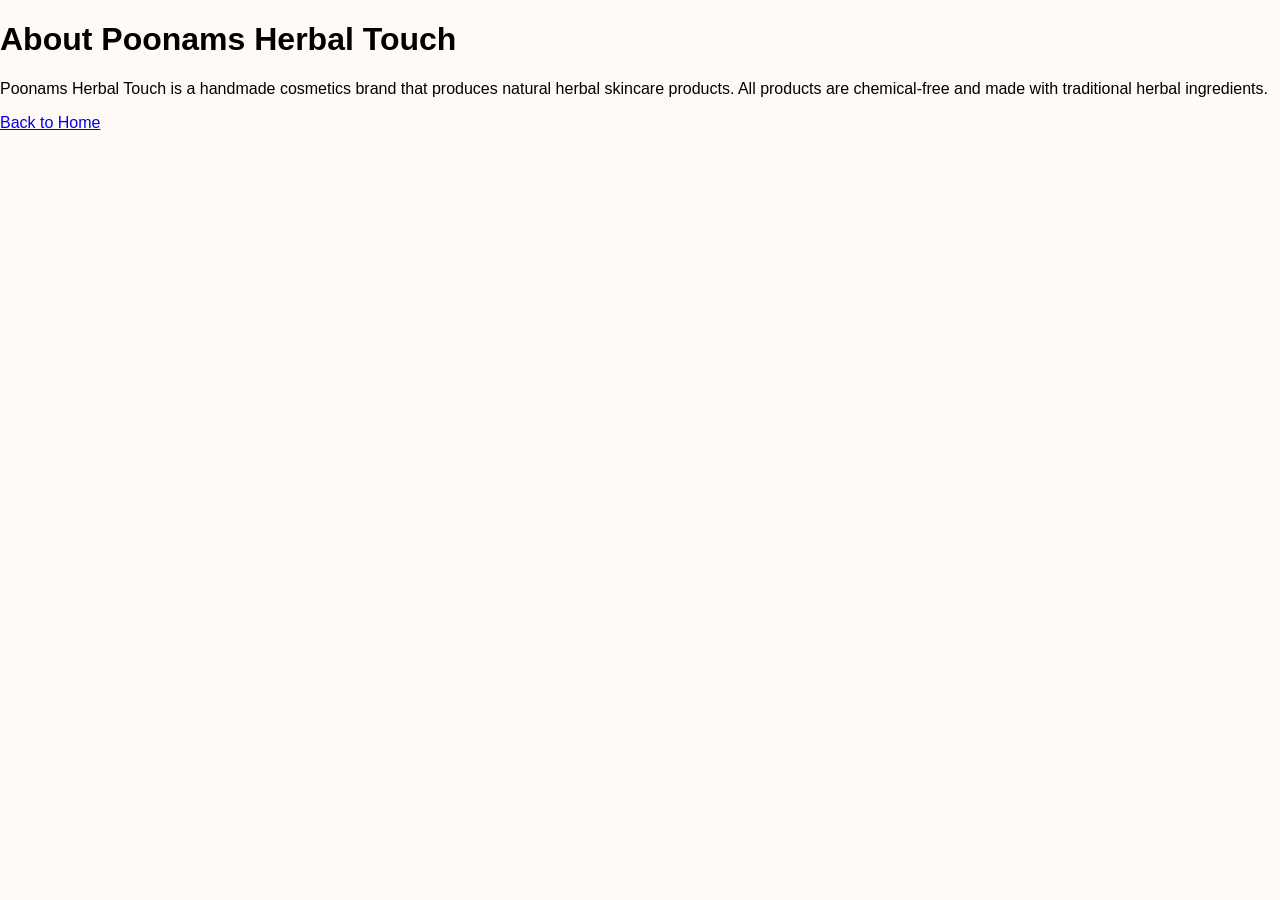
==== about.html @ 72208e15 "Add files via upload" ====
<!DOCTYPE html>
<html>

<head>

<title>About Us</title>

<link rel="stylesheet" href="style.css">

</head>

<body>

<h1>About Poonams Herbal Touch</h1>

<p>

Poonams Herbal Touch is a handmade cosmetics brand
that produces natural herbal skincare products.
All products are chemical-free and made with
traditional herbal ingredients.

</p>

<a href="index.html">Back to Home</a>

</body>

</html>
---- style.css ----
body{

font-family: Arial;
margin:0;
background:#fffaf5;

}

.header{

display:flex;
justify-content:space-between;
align-items:center;
padding:20px;
background:white;
box-shadow:0 2px 10px rgba(0,0,0,0.1);

}

.logo{

color:#7b3f00;

}

nav a{

margin:15px;
text-decoration:none;
color:#333;
font-weight:bold;

}

.hero{

height:400px;
background:linear-gradient(to right,#ffe0cc,#fff);

display:flex;
align-items:center;
justify-content:center;

}

.hero-text{

text-align:center;

}

.hero h2{

font-size:40px;
color:#7b3f00;

}

.btn{

padding:12px 25px;
background:#7b3f00;
color:white;
border:none;
cursor:pointer;
margin-top:15px;

}

.products-section{

padding:40px;
text-align:center;

}

.products{

display:flex;
justify-content:center;
gap:30px;
flex-wrap:wrap;

}

.product{

background:white;
padding:20px;
border-radius:10px;
box-shadow:0 4px 10px rgba(0,0,0,0.1);
width:220px;
transition:0.3s;

}

.product:hover{

transform:scale(1.05);
box-shadow:0 8px 20px rgba(0,0,0,0.2);

}

.product h3{

color:#333;

}

.login-box{

width:300px;
margin:auto;
margin-top:100px;
text-align:center;

}

.login-box input{

display:block;
width:100%;
padding:10px;
margin:10px 0;

}

footer{

text-align:center;
padding:20px;
margin-top:50px;
background:#f2f2f2;

}

.admin-btn{

position:fixed;
bottom:15px;
right:15px;
padding:10px;

}
.products{
display:flex;
flex-wrap:wrap;
gap:25px;
justify-content:center;
margin-top:40px;
}

.product{
background:white;
padding:20px;
border-radius:10px;
box-shadow:0 5px 15px rgba(0,0,0,0.1);
width:220px;
text-align:center;
transition:0.3s;
}

.product:hover{
transform:translateY(-8px);
box-shadow:0 10px 20px rgba(0,0,0,0.2);
}

.product img{
border-radius:8px;
}
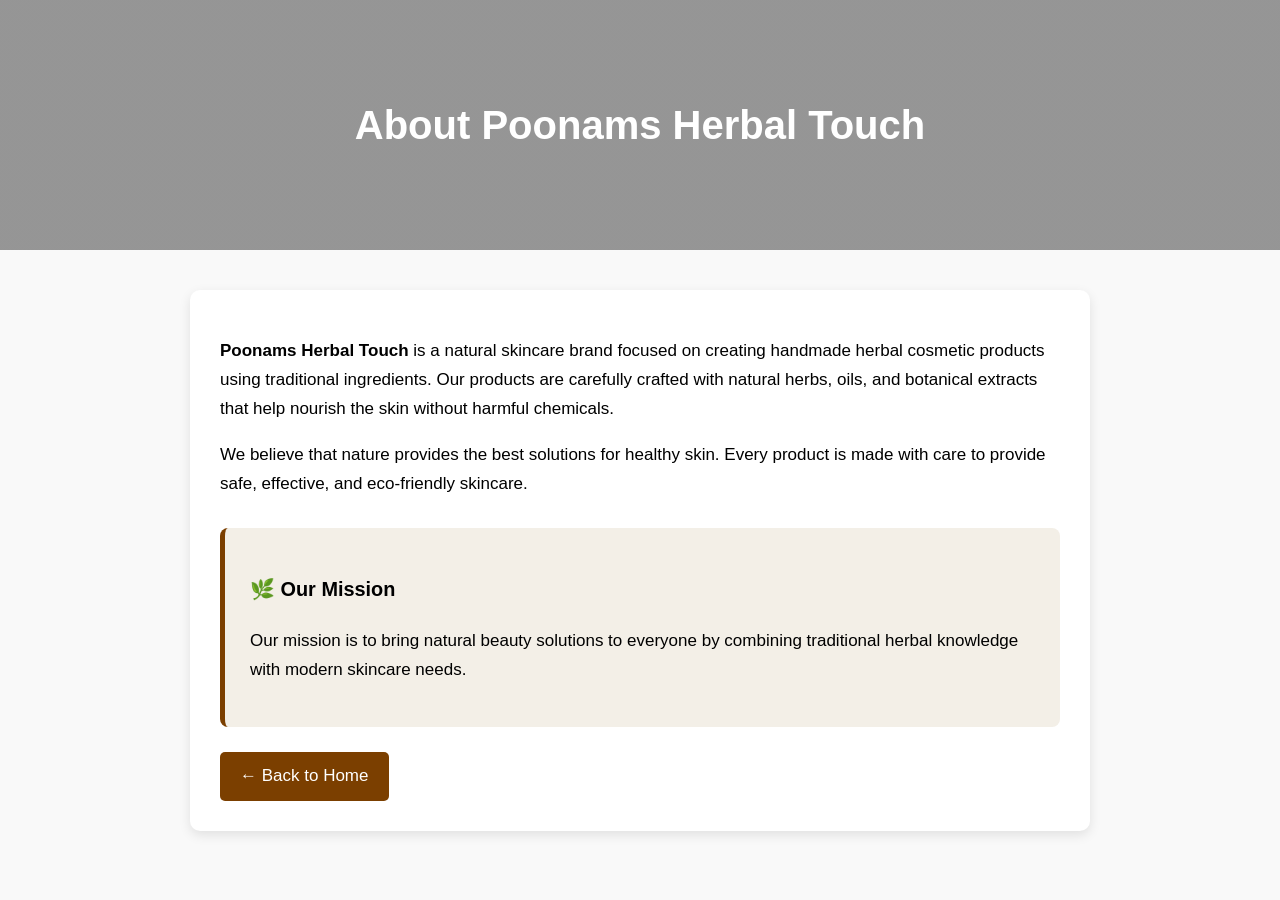
==== commit 6e8195c8: "Update about.html" ====
--- a/about.html
+++ b/about.html
@@ -1,29 +1,139 @@
 <!DOCTYPE html>
-<html>
+<html lang="en">
 
 <head>
 
-<title>About Us</title>
+<meta charset="UTF-8">
+<meta name="viewport" content="width=device-width, initial-scale=1.0">
+
+<title>About Us - Poonams Herbal Touch</title>
 
 <link rel="stylesheet" href="style.css">
+
+<style>
+
+body{
+font-family: Arial;
+margin:0;
+background:#f9f9f9;
+}
+
+/* HERO SECTION */
+
+.about-hero{
+background:linear-gradient(rgba(0,0,0,0.4),rgba(0,0,0,0.4)),
+url("https://images.unsplash.com/photo-1608248597279-f99d160bfcbc");
+background-size:cover;
+background-position:center;
+height:250px;
+display:flex;
+align-items:center;
+justify-content:center;
+color:white;
+text-align:center;
+}
+
+.about-hero h1{
+font-size:40px;
+}
+
+/* CONTENT */
+
+.about-container{
+max-width:900px;
+margin:auto;
+padding:40px;
+}
+
+.about-box{
+background:white;
+padding:30px;
+border-radius:10px;
+box-shadow:0 4px 12px rgba(0,0,0,0.1);
+line-height:1.7;
+font-size:17px;
+}
+
+/* MISSION SECTION */
+
+.mission{
+margin-top:30px;
+padding:25px;
+background:#f3efe7;
+border-left:5px solid #7b3f00;
+border-radius:8px;
+}
+
+.home-btn{
+display:inline-block;
+margin-top:25px;
+padding:10px 20px;
+background:#7b3f00;
+color:white;
+text-decoration:none;
+border-radius:5px;
+}
+
+.home-btn:hover{
+background:#5a2d00;
+}
+
+</style>
 
 </head>
 
 <body>
 
+<div class="about-hero">
+
 <h1>About Poonams Herbal Touch</h1>
+
+</div>
+
+
+<div class="about-container">
+
+<div class="about-box">
 
 <p>
 
-Poonams Herbal Touch is a handmade cosmetics brand
-that produces natural herbal skincare products.
-All products are chemical-free and made with
-traditional herbal ingredients.
+<strong>Poonams Herbal Touch</strong> is a natural skincare brand focused on
+creating handmade herbal cosmetic products using traditional
+ingredients. Our products are carefully crafted with natural
+herbs, oils, and botanical extracts that help nourish the skin
+without harmful chemicals.
 
 </p>
 
-<a href="index.html">Back to Home</a>
+<p>
+
+We believe that nature provides the best solutions for healthy
+skin. Every product is made with care to provide safe,
+effective, and eco-friendly skincare.
+
+</p>
+
+
+<div class="mission">
+
+<h3>🌿 Our Mission</h3>
+
+<p>
+
+Our mission is to bring natural beauty solutions to everyone by
+combining traditional herbal knowledge with modern skincare
+needs.
+
+</p>
+
+</div>
+
+<a href="index.html" class="home-btn">← Back to Home</a>
+
+</div>
+
+</div>
 
 </body>
 
-</html>+</html>
--- a/style.css
+++ b/style.css
@@ -167,4 +167,17 @@
 
 .product img{
 border-radius:8px;
-}+
+}
+@media (max-width: 600px) {
+
+.products{
+flex-direction: column;
+align-items: center;
+}
+
+.product{
+width: 90%;
+}
+
+}
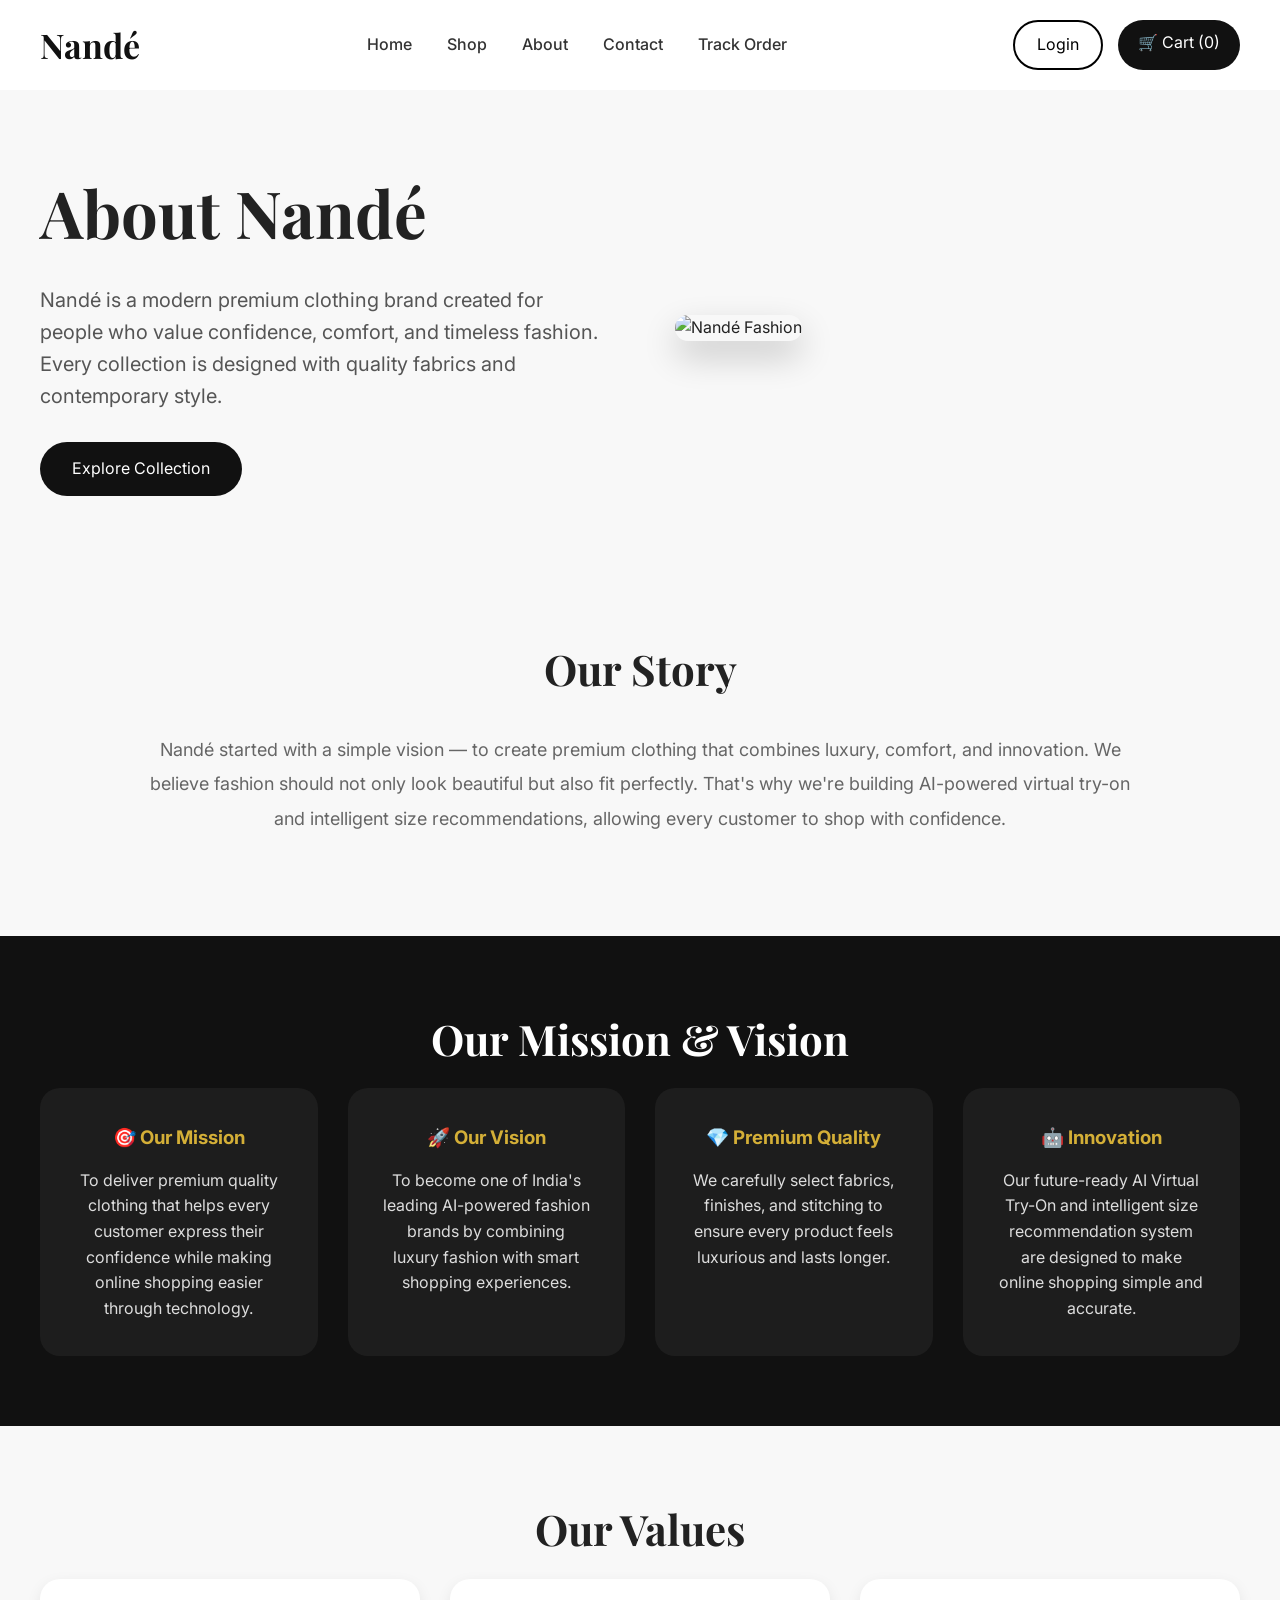
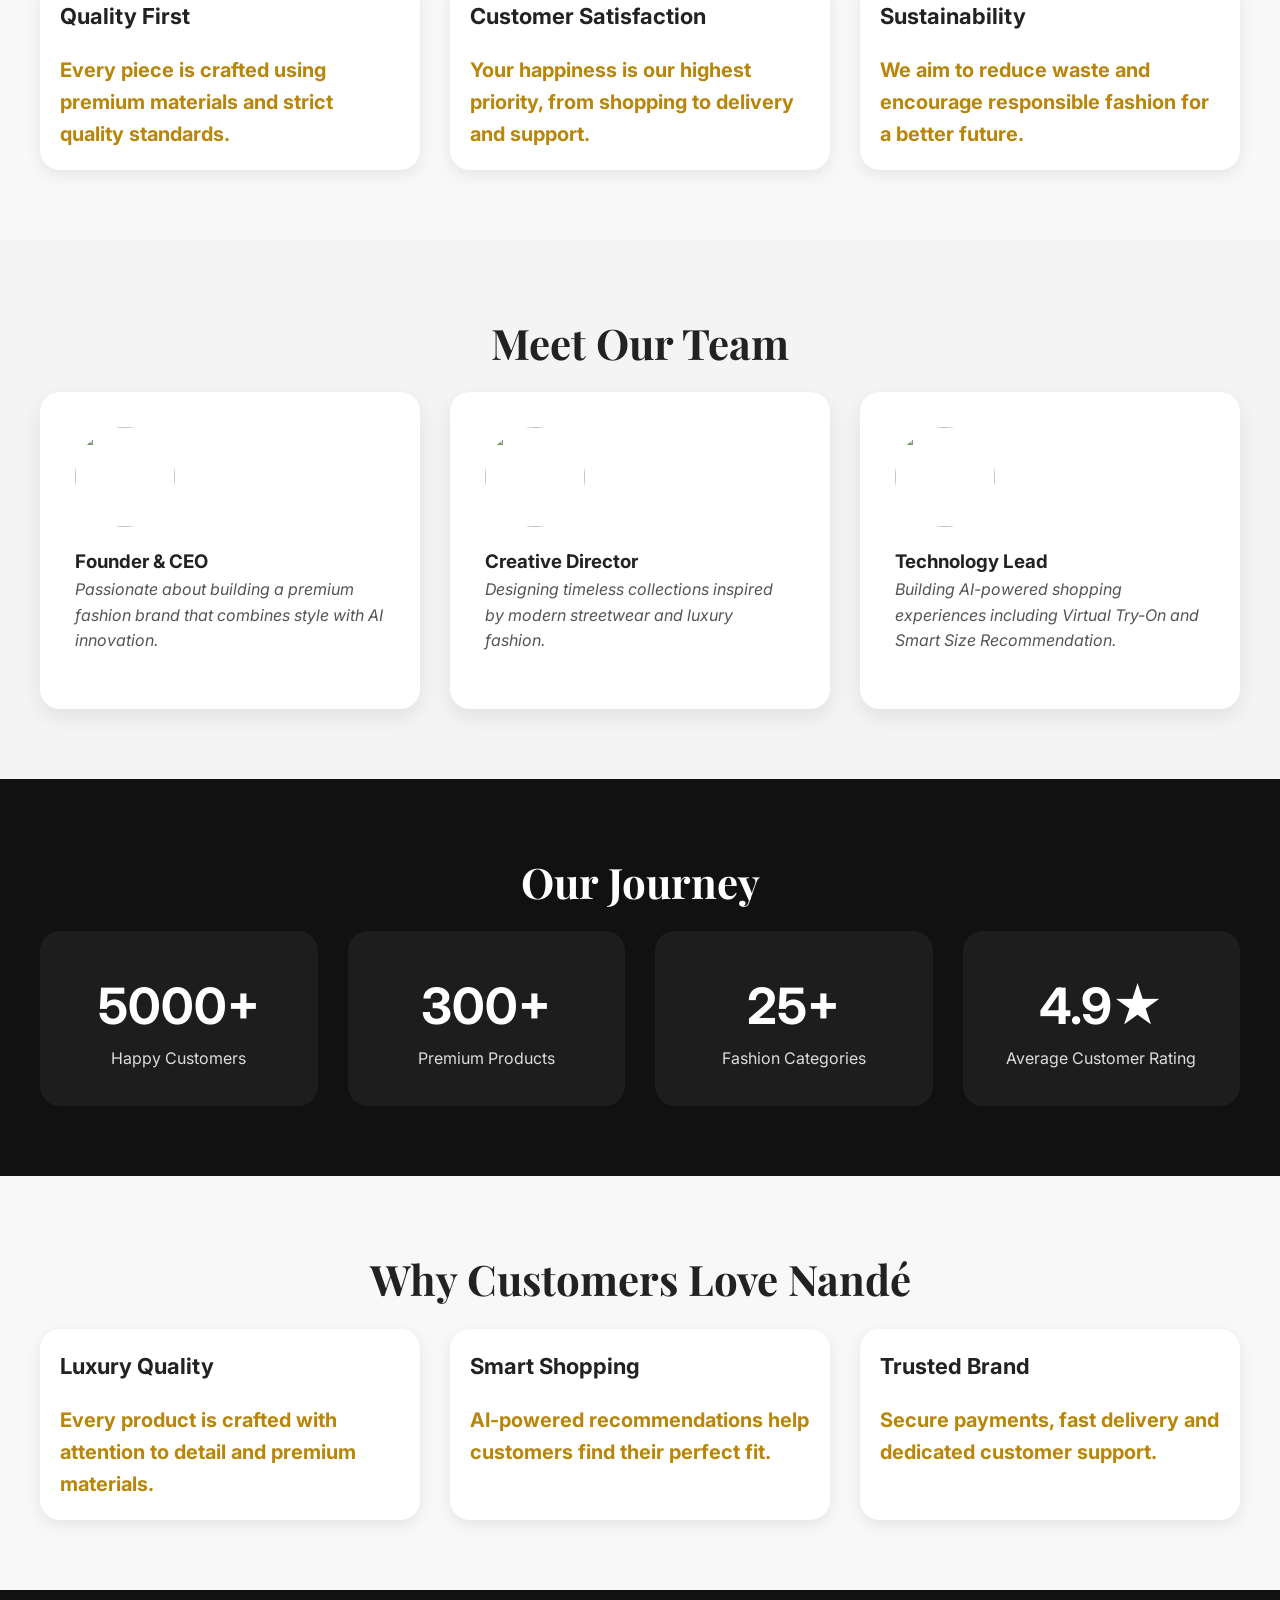
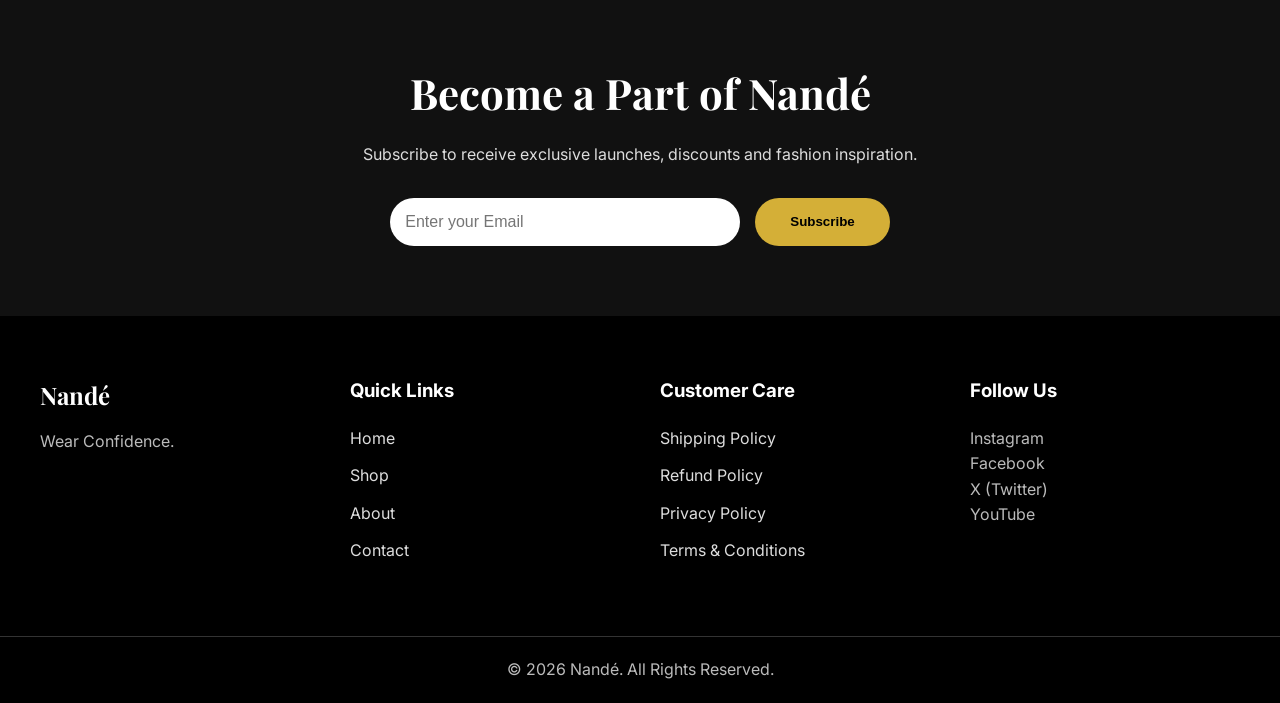
==== commit 24d24e58: "Update about.html" ====
--- a/about.html
+++ b/about.html
@@ -4,135 +4,466 @@
 <head>
 
 <meta charset="UTF-8">
+
 <meta name="viewport" content="width=device-width, initial-scale=1.0">
 
-<title>About Us - Poonams Herbal Touch</title>
+<title>About | Nandé</title>
 
 <link rel="stylesheet" href="style.css">
 
-<style>
-
-body{
-font-family: Arial;
-margin:0;
-background:#f9f9f9;
-}
-
-/* HERO SECTION */
-
-.about-hero{
-background:linear-gradient(rgba(0,0,0,0.4),rgba(0,0,0,0.4)),
-url("https://images.unsplash.com/photo-1608248597279-f99d160bfcbc");
-background-size:cover;
-background-position:center;
-height:250px;
-display:flex;
-align-items:center;
-justify-content:center;
-color:white;
-text-align:center;
-}
-
-.about-hero h1{
-font-size:40px;
-}
-
-/* CONTENT */
-
-.about-container{
-max-width:900px;
-margin:auto;
-padding:40px;
-}
-
-.about-box{
-background:white;
-padding:30px;
-border-radius:10px;
-box-shadow:0 4px 12px rgba(0,0,0,0.1);
-line-height:1.7;
-font-size:17px;
-}
-
-/* MISSION SECTION */
-
-.mission{
-margin-top:30px;
-padding:25px;
-background:#f3efe7;
-border-left:5px solid #7b3f00;
-border-radius:8px;
-}
-
-.home-btn{
-display:inline-block;
-margin-top:25px;
-padding:10px 20px;
-background:#7b3f00;
-color:white;
-text-decoration:none;
-border-radius:5px;
-}
-
-.home-btn:hover{
-background:#5a2d00;
-}
-
-</style>
+<link href="https://fonts.googleapis.com/css2?family=Inter:wght@300;400;500;600;700&family=Playfair+Display:wght@600;700&display=swap" rel="stylesheet">
 
 </head>
 
 <body>
 
-<div class="about-hero">
-
-<h1>About Poonams Herbal Touch</h1>
-
-</div>
-
-
-<div class="about-container">
-
-<div class="about-box">
-
-<p>
-
-<strong>Poonams Herbal Touch</strong> is a natural skincare brand focused on
-creating handmade herbal cosmetic products using traditional
-ingredients. Our products are carefully crafted with natural
-herbs, oils, and botanical extracts that help nourish the skin
-without harmful chemicals.
-
-</p>
-
-<p>
-
-We believe that nature provides the best solutions for healthy
-skin. Every product is made with care to provide safe,
-effective, and eco-friendly skincare.
-
-</p>
-
-
-<div class="mission">
-
-<h3>🌿 Our Mission</h3>
-
-<p>
-
-Our mission is to bring natural beauty solutions to everyone by
-combining traditional herbal knowledge with modern skincare
-needs.
-
-</p>
-
-</div>
-
-<a href="index.html" class="home-btn">← Back to Home</a>
-
-</div>
-
-</div>
+<!-- ================= NAVBAR ================= -->
+
+<header>
+
+<nav class="navbar">
+
+<div class="logo">
+
+<a href="index.html">Nandé</a>
+
+</div>
+
+<ul class="nav-links">
+
+<li><a href="index.html">Home</a></li>
+
+<li><a href="shop.html">Shop</a></li>
+
+<li><a href="about.html" class="active">About</a></li>
+
+<li><a href="contact.html">Contact</a></li>
+
+<li><a href="track.html">Track Order</a></li>
+
+</ul>
+
+<div class="nav-buttons">
+
+<a href="login.html" class="login-btn">Login</a>
+
+<a href="cart.html" class="cart-btn">🛒 Cart</a>
+
+</div>
+
+</nav>
+
+</header>
+
+<!-- ================= HERO ================= -->
+
+<section class="hero">
+
+<div class="hero-left">
+
+<h1>About Nandé</h1>
+
+<p>
+
+Nandé is a modern premium clothing brand created for people who value confidence, comfort, and timeless fashion. Every collection is designed with quality fabrics and contemporary style.
+
+</p>
+
+<a href="shop.html" class="btn-primary">
+
+Explore Collection
+
+</a>
+
+</div>
+
+<div class="hero-right">
+
+<img src="https://images.unsplash.com/photo-1496747611176-843222e1e57c?auto=format&fit=crop&w=1200&q=80" alt="Nandé Fashion">
+
+</div>
+
+</section>
+
+<!-- ================= OUR STORY ================= -->
+
+<section>
+
+<h2>Our Story</h2>
+
+<p style="max-width:1000px;margin:30px auto;text-align:center;font-size:18px;line-height:1.9;">
+
+Nandé started with a simple vision — to create premium clothing that combines luxury, comfort, and innovation. We believe fashion should not only look beautiful but also fit perfectly. That's why we're building AI-powered virtual try-on and intelligent size recommendations, allowing every customer to shop with confidence.
+
+</p>
+
+</section>
+
+<!-- ================= MISSION & VISION ================= -->
+
+<section class="why-us">
+
+<h2>Our Mission & Vision</h2>
+
+<div class="features">
+
+<div class="feature-box">
+
+<h3>🎯 Our Mission</h3>
+
+<p>
+
+To deliver premium quality clothing that helps every customer express their confidence while making online shopping easier through technology.
+
+</p>
+
+</div>
+
+<div class="feature-box">
+
+<h3>🚀 Our Vision</h3>
+
+<p>
+
+To become one of India's leading AI-powered fashion brands by combining luxury fashion with smart shopping experiences.
+
+</p>
+
+</div>
+
+<div class="feature-box">
+
+<h3>💎 Premium Quality</h3>
+
+<p>
+
+We carefully select fabrics, finishes, and stitching to ensure every product feels luxurious and lasts longer.
+
+</p>
+
+</div>
+
+<div class="feature-box">
+
+<h3>🤖 Innovation</h3>
+
+<p>
+
+Our future-ready AI Virtual Try-On and intelligent size recommendation system are designed to make online shopping simple and accurate.
+
+</p>
+
+</div>
+
+</div>
+
+</section>
+
+<!-- ================= BRAND VALUES ================= -->
+
+<section>
+
+<h2>Our Values</h2>
+
+<div class="product-grid">
+
+<div class="product-card">
+
+<h3>Quality First</h3>
+
+<p>
+
+Every piece is crafted using premium materials and strict quality standards.
+
+</p>
+
+</div>
+
+<div class="product-card">
+
+<h3>Customer Satisfaction</h3>
+
+<p>
+
+Your happiness is our highest priority, from shopping to delivery and support.
+
+</p>
+
+</div>
+
+<div class="product-card">
+
+<h3>Sustainability</h3>
+
+<p>
+
+We aim to reduce waste and encourage responsible fashion for a better future.
+
+</p>
+
+</div>
+
+</div>
+
+</section>
+<!-- ================= TEAM ================= -->
+
+<section class="testimonials">
+
+    <h2>Meet Our Team</h2>
+
+    <div class="testimonial-grid">
+
+        <div class="testimonial">
+
+            <img src="https://randomuser.me/api/portraits/men/32.jpg"
+                 style="width:100px;height:100px;border-radius:50%;margin-bottom:20px;">
+
+            <h3>Founder & CEO</h3>
+
+            <p>
+
+                Passionate about building a premium fashion brand that combines style with AI innovation.
+
+            </p>
+
+        </div>
+
+        <div class="testimonial">
+
+            <img src="https://randomuser.me/api/portraits/women/45.jpg"
+                 style="width:100px;height:100px;border-radius:50%;margin-bottom:20px;">
+
+            <h3>Creative Director</h3>
+
+            <p>
+
+                Designing timeless collections inspired by modern streetwear and luxury fashion.
+
+            </p>
+
+        </div>
+
+        <div class="testimonial">
+
+            <img src="https://randomuser.me/api/portraits/men/61.jpg"
+                 style="width:100px;height:100px;border-radius:50%;margin-bottom:20px;">
+
+            <h3>Technology Lead</h3>
+
+            <p>
+
+                Building AI-powered shopping experiences including Virtual Try-On and Smart Size Recommendation.
+
+            </p>
+
+        </div>
+
+    </div>
+
+</section>
+
+<!-- ================= STATS ================= -->
+
+<section class="why-us">
+
+    <h2>Our Journey</h2>
+
+    <div class="features">
+
+        <div class="feature-box">
+
+            <h1 style="font-size:50px;">5000+</h1>
+
+            <p>Happy Customers</p>
+
+        </div>
+
+        <div class="feature-box">
+
+            <h1 style="font-size:50px;">300+</h1>
+
+            <p>Premium Products</p>
+
+        </div>
+
+        <div class="feature-box">
+
+            <h1 style="font-size:50px;">25+</h1>
+
+            <p>Fashion Categories</p>
+
+        </div>
+
+        <div class="feature-box">
+
+            <h1 style="font-size:50px;">4.9★</h1>
+
+            <p>Average Customer Rating</p>
+
+        </div>
+
+    </div>
+
+</section>
+
+<!-- ================= WHY CUSTOMERS LOVE US ================= -->
+
+<section>
+
+    <h2>Why Customers Love Nandé</h2>
+
+    <div class="product-grid">
+
+        <div class="product-card">
+
+            <h3>Luxury Quality</h3>
+
+            <p>
+
+                Every product is crafted with attention to detail and premium materials.
+
+            </p>
+
+        </div>
+
+        <div class="product-card">
+
+            <h3>Smart Shopping</h3>
+
+            <p>
+
+                AI-powered recommendations help customers find their perfect fit.
+
+            </p>
+
+        </div>
+
+        <div class="product-card">
+
+            <h3>Trusted Brand</h3>
+
+            <p>
+
+                Secure payments, fast delivery and dedicated customer support.
+
+            </p>
+
+        </div>
+
+    </div>
+
+</section>
+
+<!-- ================= NEWSLETTER ================= -->
+
+<section class="newsletter">
+
+    <h2>Become a Part of Nandé</h2>
+
+    <p>
+
+        Subscribe to receive exclusive launches, discounts and fashion inspiration.
+
+    </p>
+
+    <form>
+
+        <input type="email" placeholder="Enter your Email">
+
+        <button>
+
+            Subscribe
+
+        </button>
+
+    </form>
+
+</section>
+
+<!-- ================= FOOTER ================= -->
+
+<footer>
+
+    <div class="footer-container">
+
+        <div>
+
+            <h2>Nandé</h2>
+
+            <p>
+
+                Wear Confidence.
+
+            </p>
+
+        </div>
+
+        <div>
+
+            <h3>Quick Links</h3>
+
+            <ul>
+
+                <li><a href="index.html">Home</a></li>
+
+                <li><a href="shop.html">Shop</a></li>
+
+                <li><a href="about.html">About</a></li>
+
+                <li><a href="contact.html">Contact</a></li>
+
+            </ul>
+
+        </div>
+
+        <div>
+
+            <h3>Customer Care</h3>
+
+            <ul>
+
+                <li><a href="#">Shipping Policy</a></li>
+
+                <li><a href="#">Refund Policy</a></li>
+
+                <li><a href="#">Privacy Policy</a></li>
+
+                <li><a href="#">Terms & Conditions</a></li>
+
+            </ul>
+
+        </div>
+
+        <div>
+
+            <h3>Follow Us</h3>
+
+            <p>Instagram</p>
+
+            <p>Facebook</p>
+
+            <p>X (Twitter)</p>
+
+            <p>YouTube</p>
+
+        </div>
+
+    </div>
+
+    <hr>
+
+    <p style="text-align:center;padding:20px;">
+
+        © 2026 Nandé. All Rights Reserved.
+
+    </p>
+
+</footer>
+
+<script src="script.js"></script>
+
+<script src="firebase.js"></script>
 
 </body>
 
--- a/style.css
+++ b/style.css
@@ -1,183 +1,1231 @@
+/* ==========================
+   NANDE - STYLE.CSS
+   Part 1
+========================== */
+
+*{
+    margin:0;
+    padding:0;
+    box-sizing:border-box;
+}
+
+html{
+    scroll-behavior:smooth;
+}
+
 body{
 
-font-family: Arial;
-margin:0;
-background:#fffaf5;
-
-}
-
-.header{
-
-display:flex;
-justify-content:space-between;
+    font-family:'Inter',sans-serif;
+    background:#f8f8f8;
+    color:#222;
+    line-height:1.6;
+
+}
+
+/* ==========================
+NAVBAR
+========================== */
+
+header{
+
+    position:sticky;
+    top:0;
+    z-index:1000;
+    background:#fff;
+    box-shadow:0 3px 10px rgba(0,0,0,.08);
+
+}
+
+.navbar{
+
+    max-width:1300px;
+    margin:auto;
+
+    display:flex;
+
+    justify-content:space-between;
+
+    align-items:center;
+
+    padding:18px 40px;
+
+}
+
+.logo a{
+
+    text-decoration:none;
+
+    font-size:34px;
+
+    font-family:'Playfair Display',serif;
+
+    color:#111;
+
+    font-weight:bold;
+
+}
+
+.nav-links{
+
+    display:flex;
+
+    list-style:none;
+
+    gap:35px;
+
+}
+
+.nav-links a{
+
+    text-decoration:none;
+
+    color:#333;
+
+    font-weight:500;
+
+    transition:.3s;
+
+}
+
+.nav-links a:hover{
+
+    color:#b8860b;
+
+}
+
+.nav-buttons{
+
+    display:flex;
+
+    gap:15px;
+
+}
+
+.login-btn{
+
+    padding:10px 22px;
+
+    text-decoration:none;
+
+    border:2px solid #000;
+
+    color:#000;
+
+    border-radius:30px;
+
+    transition:.3s;
+
+}
+
+.login-btn:hover{
+
+    background:#000;
+
+    color:#fff;
+
+}
+
+.cart-btn{
+
+    background:#111;
+
+    color:white;
+
+    padding:10px 20px;
+
+    border-radius:30px;
+
+    text-decoration:none;
+
+}
+
+.cart-btn:hover{
+
+    background:#444;
+
+}
+
+/* ==========================
+HERO
+========================== */
+
+.hero{
+
+    max-width:1300px;
+
+    margin:auto;
+
+    display:grid;
+
+    grid-template-columns:1fr 1fr;
+
+    gap:70px;
+
+    align-items:center;
+
+    padding:70px 40px;
+
+}
+
+.hero-left h1{
+
+    font-size:65px;
+
+    font-family:'Playfair Display',serif;
+
+    margin-bottom:20px;
+
+}
+
+.hero-left p{
+
+    font-size:20px;
+
+    color:#555;
+
+    margin-bottom:30px;
+
+}
+
+.hero-right img{
+
+    width:100%;
+
+    border-radius:20px;
+
+    object-fit:cover;
+
+    box-shadow:0 15px 35px rgba(0,0,0,.2);
+
+}
+
+/* ==========================
+BUTTONS
+========================== */
+
+.btn-primary{
+
+    display:inline-block;
+
+    background:#111;
+
+    color:white;
+
+    padding:14px 32px;
+
+    border-radius:40px;
+
+    text-decoration:none;
+
+    transition:.3s;
+
+    margin-right:15px;
+
+}
+
+.btn-primary:hover{
+
+    background:#b8860b;
+
+}
+
+.btn-secondary{
+
+    display:inline-block;
+
+    padding:14px 32px;
+
+    border:2px solid black;
+
+    border-radius:40px;
+
+    text-decoration:none;
+
+    color:black;
+
+}
+
+.btn-secondary:hover{
+
+    background:black;
+
+    color:white;
+
+}
+
+/* ==========================
+SECTION
+========================== */
+
+section{
+
+    padding:70px 40px;
+
+}
+
+section h2{
+
+    text-align:center;
+
+    font-size:42px;
+
+    margin-bottom:15px;
+
+    font-family:'Playfair Display',serif;
+
+}
+
+section>p{
+
+    text-align:center;
+
+    color:#666;
+
+    margin-bottom:40px;
+
+}
+
+/* ==========================
+PRODUCTS
+========================== */
+
+.product-grid{
+
+    max-width:1300px;
+
+    margin:auto;
+
+    display:grid;
+
+    grid-template-columns:repeat(auto-fit,minmax(260px,1fr));
+
+    gap:30px;
+
+}
+
+.product-card{
+
+    background:white;
+
+    border-radius:20px;
+
+    overflow:hidden;
+
+    transition:.3s;
+
+    box-shadow:0 5px 15px rgba(0,0,0,.08);
+
+}
+
+.product-card:hover{
+
+    transform:translateY(-10px);
+
+    box-shadow:0 20px 40px rgba(0,0,0,.15);
+
+}
+
+.product-card img{
+
+    width:100%;
+
+    height:330px;
+
+    object-fit:cover;
+
+}
+
+.product-card h3{
+
+    margin:20px;
+
+    font-size:22px;
+
+}
+
+.product-card p{
+
+    margin:0 20px 20px;
+
+    color:#b8860b;
+
+    font-weight:bold;
+
+    font-size:20px;
+
+}
+
+.product-card button{
+
+    width:calc(100% - 40px);
+
+    margin:0 20px 20px;
+
+    padding:15px;
+
+    border:none;
+
+    background:#111;
+
+    color:white;
+
+    cursor:pointer;
+
+    border-radius:8px;
+
+    transition:.3s;
+
+}
+
+.product-card button:hover{
+
+    background:#b8860b;
+
+}
+
+/* ==========================
+AI SECTION
+========================== */
+
+.ai-section{
+
+    max-width:1300px;
+
+    margin:auto;
+
+    display:grid;
+
+    grid-template-columns:1fr 1fr;
+
+    gap:60px;
+
+    align-items:center;
+
+}
+
+.ai-text h2{
+
+    text-align:left;
+
+}
+
+.ai-text p{
+
+    margin:20px 0;
+
+    color:#555;
+
+    font-size:18px;
+
+}
+
+.ai-image img{
+
+    width:100%;
+
+    border-radius:20px;
+
+    box-shadow:0 10px 30px rgba(0,0,0,.15);
+
+}
+/* ==========================
+CATEGORIES
+========================== */
+
+.categories{
+    background:#ffffff;
+}
+
+.category-grid{
+
+    max-width:1300px;
+
+    margin:auto;
+
+    display:grid;
+
+    grid-template-columns:repeat(auto-fit,minmax(250px,1fr));
+
+    gap:30px;
+
+}
+
+.category-card{
+
+    background:white;
+
+    border-radius:20px;
+
+    overflow:hidden;
+
+    transition:.4s;
+
+    cursor:pointer;
+
+    box-shadow:0 5px 20px rgba(0,0,0,.08);
+
+}
+
+.category-card:hover{
+
+    transform:translateY(-10px);
+
+    box-shadow:0 15px 35px rgba(0,0,0,.18);
+
+}
+
+.category-card img{
+
+    width:100%;
+
+    height:300px;
+
+    object-fit:cover;
+
+}
+
+.category-card h3{
+
+    text-align:center;
+
+    padding:20px;
+
+    font-size:24px;
+
+    font-weight:600;
+
+}
+
+/* ==========================
+WHY CHOOSE US
+========================== */
+
+.why-us{
+
+    background:#111;
+
+    color:white;
+
+}
+
+.why-us h2{
+
+    color:white;
+
+}
+
+.features{
+
+    max-width:1300px;
+
+    margin:auto;
+
+    display:grid;
+
+    grid-template-columns:repeat(auto-fit,minmax(250px,1fr));
+
+    gap:30px;
+
+}
+
+.feature-box{
+
+    background:#1d1d1d;
+
+    padding:35px;
+
+    border-radius:20px;
+
+    text-align:center;
+
+    transition:.3s;
+
+}
+
+.feature-box:hover{
+
+    transform:translateY(-8px);
+
+    background:#2b2b2b;
+
+}
+
+.feature-box h3{
+
+    margin-bottom:15px;
+
+    color:#d4af37;
+
+}
+
+.feature-box p{
+
+    color:#ddd;
+
+}
+
+/* ==========================
+TESTIMONIALS
+========================== */
+
+.testimonials{
+
+    background:#f4f4f4;
+
+}
+
+.testimonial-grid{
+
+    max-width:1200px;
+
+    margin:auto;
+
+    display:grid;
+
+    grid-template-columns:repeat(auto-fit,minmax(300px,1fr));
+
+    gap:30px;
+
+}
+
+.testimonial{
+
+    background:white;
+
+    padding:35px;
+
+    border-radius:20px;
+
+    box-shadow:0 8px 20px rgba(0,0,0,.08);
+
+    transition:.3s;
+
+}
+
+.testimonial:hover{
+
+    transform:translateY(-10px);
+
+}
+
+.testimonial p{
+
+    color:#555;
+
+    font-style:italic;
+
+    margin-bottom:20px;
+
+}
+
+.testimonial h4{
+
+    color:#111;
+
+}
+
+/* ==========================
+NEWSLETTER
+========================== */
+
+.newsletter{
+
+    background:#111;
+
+    color:white;
+
+    text-align:center;
+
+}
+
+.newsletter h2{
+
+    color:white;
+
+}
+
+.newsletter p{
+
+    color:#ddd;
+
+    margin-bottom:30px;
+
+}
+
+.newsletter form{
+
+    display:flex;
+
+    justify-content:center;
+
+    flex-wrap:wrap;
+
+    gap:15px;
+
+}
+
+.newsletter input{
+
+    width:350px;
+
+    max-width:90%;
+
+    padding:15px;
+
+    border:none;
+
+    border-radius:50px;
+
+    outline:none;
+
+    font-size:16px;
+
+}
+
+.newsletter button{
+
+    padding:15px 35px;
+
+    background:#d4af37;
+
+    border:none;
+
+    border-radius:50px;
+
+    cursor:pointer;
+
+    font-weight:bold;
+
+    transition:.3s;
+
+}
+
+.newsletter button:hover{
+
+    background:white;
+
+}
+
+/* ==========================
+FOOTER
+========================== */
+
+footer{
+
+    background:#000;
+
+    color:white;
+
+}
+
+.footer-container{
+
+    max-width:1300px;
+
+    margin:auto;
+
+    display:grid;
+
+    grid-template-columns:repeat(auto-fit,minmax(220px,1fr));
+
+    gap:40px;
+
+    padding:60px 40px;
+
+}
+
+.footer-container h2{
+
+    font-family:'Playfair Display',serif;
+
+    margin-bottom:15px;
+
+}
+
+.footer-container h3{
+
+    margin-bottom:20px;
+
+}
+
+.footer-container ul{
+
+    list-style:none;
+
+}
+
+.footer-container li{
+
+    margin-bottom:12px;
+
+}
+
+.footer-container a{
+
+    color:#ddd;
+
+    text-decoration:none;
+
+    transition:.3s;
+
+}
+
+.footer-container a:hover{
+
+    color:#d4af37;
+
+}
+
+footer hr{
+
+    border:0;
+
+    border-top:1px solid #333;
+
+}
+
+footer p{
+
+    color:#bbb;
+
+}
+
+/* ==========================
+SCROLLBAR
+========================== */
+
+::-webkit-scrollbar{
+
+    width:10px;
+
+}
+
+::-webkit-scrollbar-track{
+
+    background:#eee;
+
+}
+
+::-webkit-scrollbar-thumb{
+
+    background:#111;
+
+    border-radius:10px;
+
+}
+
+::-webkit-scrollbar-thumb:hover{
+
+    background:#d4af37;
+
+}
+
+/* ==========================
+ANIMATION
+========================== */
+
+.product-card,
+.category-card,
+.feature-box,
+.testimonial{
+
+    animation:fadeUp .8s ease;
+
+}
+
+@keyframes fadeUp{
+
+    from{
+
+        opacity:0;
+
+        transform:translateY(40px);
+
+    }
+
+    to{
+
+        opacity:1;
+
+        transform:translateY(0);
+
+    }
+
+}
+/* ===================================
+RESPONSIVE DESIGN
+=================================== */
+
+@media (max-width:1100px){
+
+.hero{
+
+grid-template-columns:1fr;
+
+text-align:center;
+
+}
+
+.hero-right{
+
+margin-top:40px;
+
+}
+
+.ai-section{
+
+grid-template-columns:1fr;
+
+text-align:center;
+
+}
+
+.ai-text h2{
+
+text-align:center;
+
+}
+
+.navbar{
+
+padding:20px;
+
+flex-wrap:wrap;
+
+gap:20px;
+
+justify-content:center;
+
+}
+
+.nav-links{
+
+flex-wrap:wrap;
+
+justify-content:center;
+
+}
+
+}
+
+/* ============================= */
+
+@media (max-width:768px){
+
+.navbar{
+
+flex-direction:column;
+
+}
+
+.nav-links{
+
+flex-direction:column;
+
 align-items:center;
-padding:20px;
-background:white;
-box-shadow:0 2px 10px rgba(0,0,0,0.1);
-
-}
-
-.logo{
-
-color:#7b3f00;
-
-}
-
-nav a{
-
-margin:15px;
-text-decoration:none;
-color:#333;
-font-weight:bold;
+
+gap:18px;
+
+}
+
+.nav-buttons{
+
+margin-top:15px;
 
 }
 
 .hero{
 
-height:400px;
-background:linear-gradient(to right,#ffe0cc,#fff);
-
-display:flex;
+padding:50px 20px;
+
+}
+
+.hero-left h1{
+
+font-size:42px;
+
+}
+
+.hero-left p{
+
+font-size:17px;
+
+}
+
+section{
+
+padding:60px 20px;
+
+}
+
+.product-card img{
+
+height:280px;
+
+}
+
+.category-card img{
+
+height:250px;
+
+}
+
+.footer-container{
+
+grid-template-columns:1fr;
+
+text-align:center;
+
+}
+
+.newsletter form{
+
+flex-direction:column;
+
 align-items:center;
-justify-content:center;
-
-}
-
-.hero-text{
+
+}
+
+.newsletter input{
+
+width:100%;
+
+}
+
+.newsletter button{
+
+width:100%;
+
+}
+
+}
+
+/* ============================= */
+
+@media (max-width:500px){
+
+.logo a{
+
+font-size:28px;
+
+}
+
+.hero-left h1{
+
+font-size:34px;
+
+}
+
+.btn-primary,
+
+.btn-secondary{
+
+display:block;
+
+margin:15px auto;
+
+width:220px;
 
 text-align:center;
 
 }
 
-.hero h2{
-
-font-size:40px;
-color:#7b3f00;
-
-}
-
-.btn{
-
-padding:12px 25px;
-background:#7b3f00;
+.product-card{
+
+margin:auto;
+
+max-width:350px;
+
+}
+
+.category-card{
+
+margin:auto;
+
+max-width:350px;
+
+}
+
+}
+
+/* ===================================
+HOVER EFFECTS
+=================================== */
+
+img{
+
+transition:.4s;
+
+}
+
+.product-card:hover img,
+
+.category-card:hover img{
+
+transform:scale(1.05);
+
+}
+
+button{
+
+transition:.3s;
+
+}
+
+button:hover{
+
+transform:translateY(-3px);
+
+}
+
+.btn-primary:hover,
+
+.btn-secondary:hover{
+
+transform:translateY(-3px);
+
+}
+
+/* ===================================
+SELECTION COLOR
+=================================== */
+
+::selection{
+
+background:#d4af37;
+
 color:white;
-border:none;
-cursor:pointer;
-margin-top:15px;
-
-}
-
-.products-section{
-
-padding:40px;
+
+}
+
+/* ===================================
+UTILITY CLASSES
+=================================== */
+
+.container{
+
+max-width:1300px;
+
+margin:auto;
+
+padding:0 20px;
+
+}
+
+.text-center{
+
 text-align:center;
 
 }
 
-.products{
-
-display:flex;
-justify-content:center;
-gap:30px;
-flex-wrap:wrap;
-
-}
-
-.product{
-
-background:white;
-padding:20px;
-border-radius:10px;
-box-shadow:0 4px 10px rgba(0,0,0,0.1);
-width:220px;
-transition:0.3s;
-
-}
-
-.product:hover{
-
-transform:scale(1.05);
-box-shadow:0 8px 20px rgba(0,0,0,0.2);
-
-}
-
-.product h3{
-
-color:#333;
-
-}
-
-.login-box{
-
-width:300px;
-margin:auto;
-margin-top:100px;
-text-align:center;
-
-}
-
-.login-box input{
-
-display:block;
-width:100%;
-padding:10px;
-margin:10px 0;
-
-}
-
-footer{
-
-text-align:center;
-padding:20px;
-margin-top:50px;
-background:#f2f2f2;
-
-}
-
-.admin-btn{
-
-position:fixed;
-bottom:15px;
-right:15px;
-padding:10px;
-
-}
-.products{
-display:flex;
-flex-wrap:wrap;
-gap:25px;
-justify-content:center;
+.mt-20{
+
+margin-top:20px;
+
+}
+
+.mt-40{
+
 margin-top:40px;
-}
-
-.product{
-background:white;
-padding:20px;
-border-radius:10px;
-box-shadow:0 5px 15px rgba(0,0,0,0.1);
-width:220px;
-text-align:center;
-transition:0.3s;
-}
-
-.product:hover{
-transform:translateY(-8px);
-box-shadow:0 10px 20px rgba(0,0,0,0.2);
-}
-
-.product img{
-border-radius:8px;
-
-}
-@media (max-width: 600px) {
-
-.products{
-flex-direction: column;
-align-items: center;
-}
-
-.product{
-width: 90%;
-}
-
-}
+
+}
+
+.mb-20{
+
+margin-bottom:20px;
+
+}
+
+.mb-40{
+
+margin-bottom:40px;
+
+}
+
+.shadow{
+
+box-shadow:0 15px 35px rgba(0,0,0,.12);
+
+}
+
+.rounded{
+
+border-radius:20px;
+
+}
+
+/* ===================================
+LOADING ANIMATION
+=================================== */
+
+.fade-in{
+
+animation:fadeIn 1s ease;
+
+}
+
+@keyframes fadeIn{
+
+from{
+
+opacity:0;
+
+}
+
+to{
+
+opacity:1;
+
+}
+
+}
+
+.slide-up{
+
+animation:slideUp .8s ease;
+
+}
+
+@keyframes slideUp{
+
+from{
+
+opacity:0;
+
+transform:translateY(60px);
+
+}
+
+to{
+
+opacity:1;
+
+transform:translateY(0);
+
+}
+
+}
+
+/* ===================================
+SMOOTH IMAGE EFFECT
+=================================== */
+
+.hero-right img,
+
+.ai-image img{
+
+transition:.5s;
+
+}
+
+.hero-right img:hover,
+
+.ai-image img:hover{
+
+transform:scale(1.03);
+
+}
+
+/* ===================================
+END OF FILE
+=================================== */
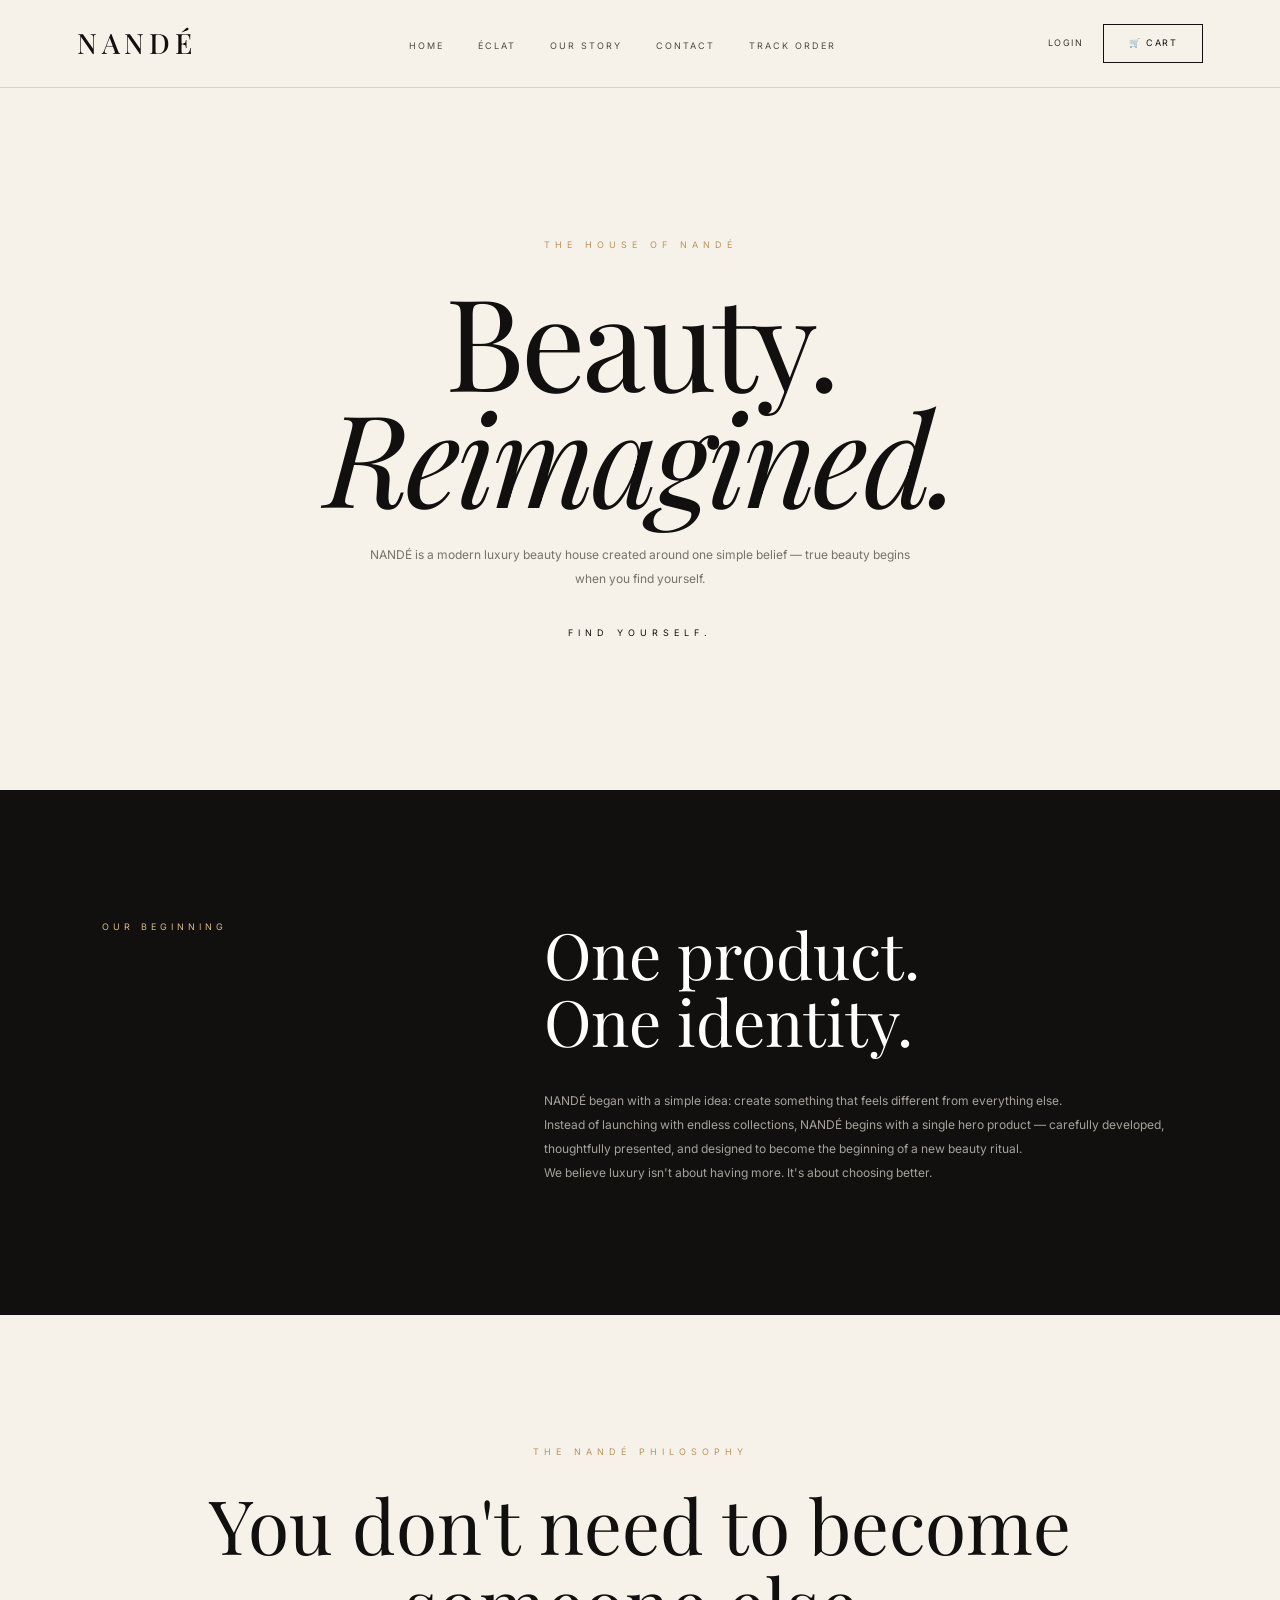
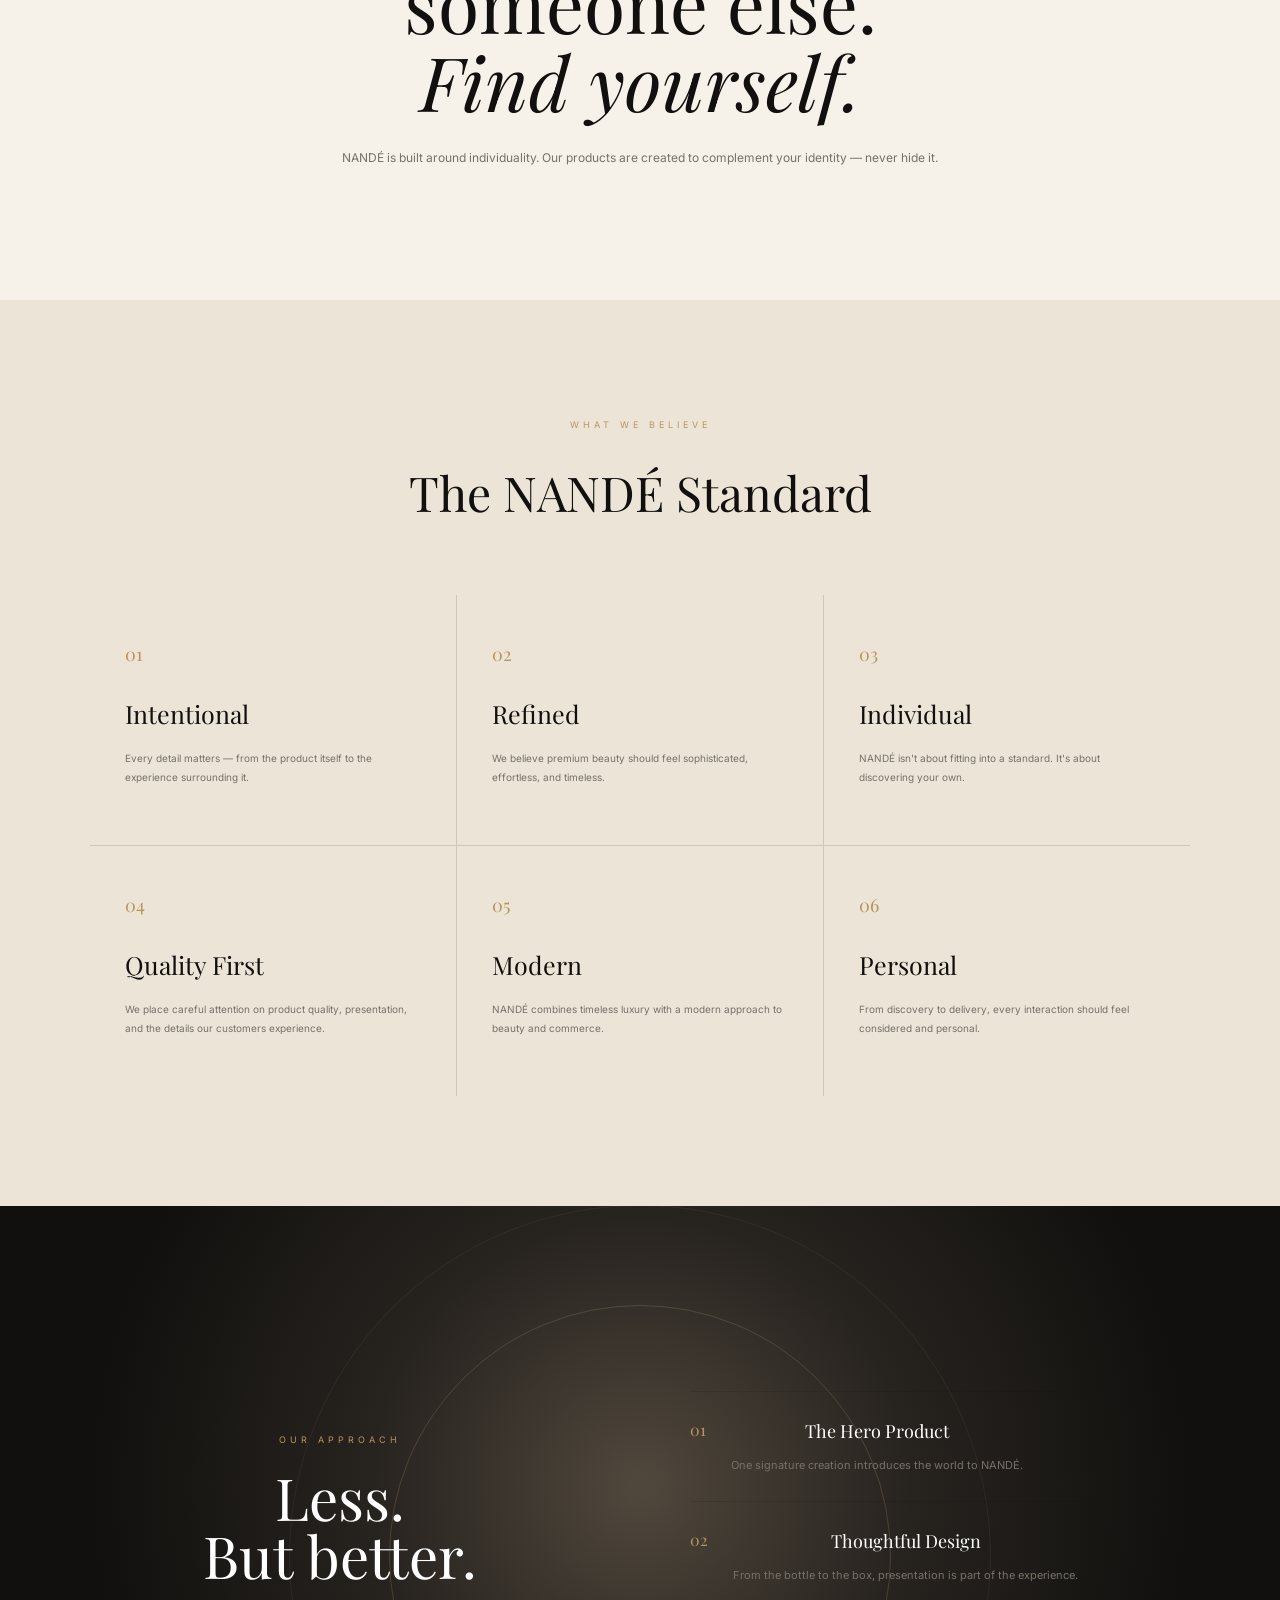
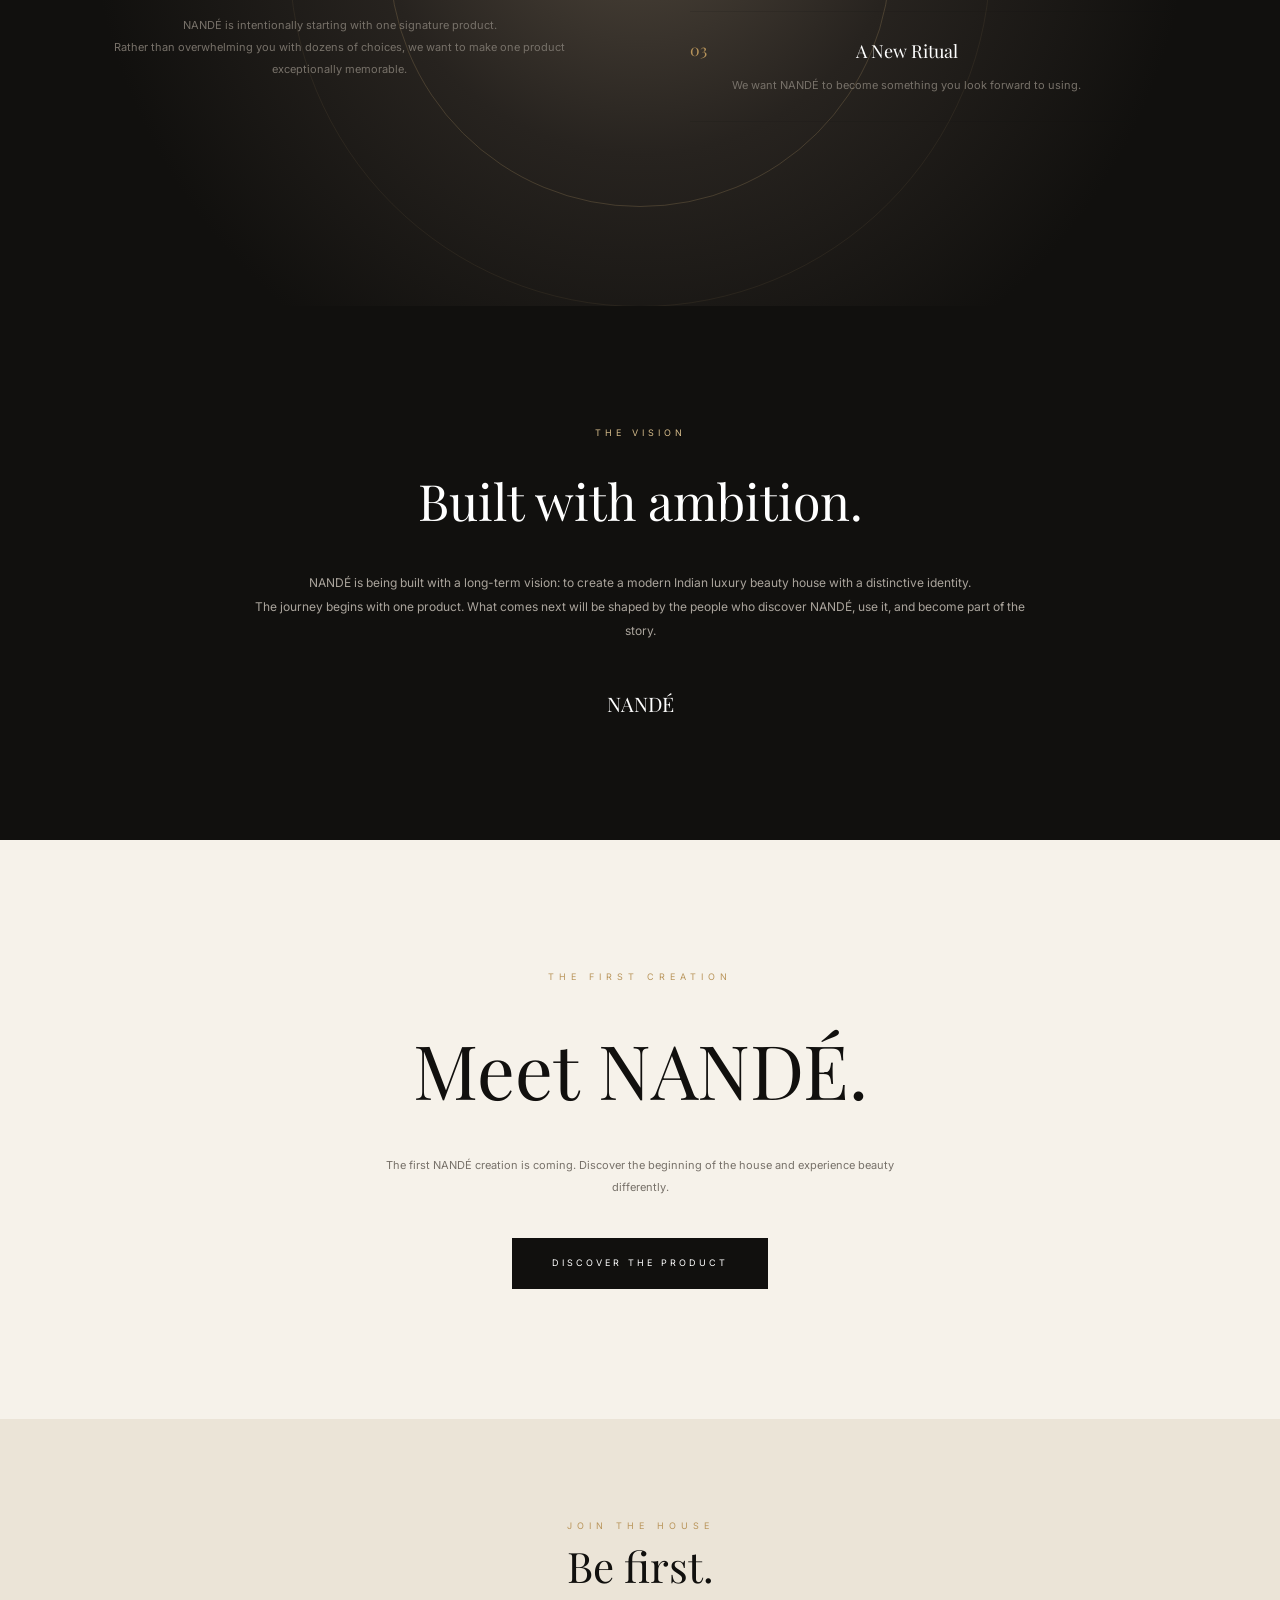
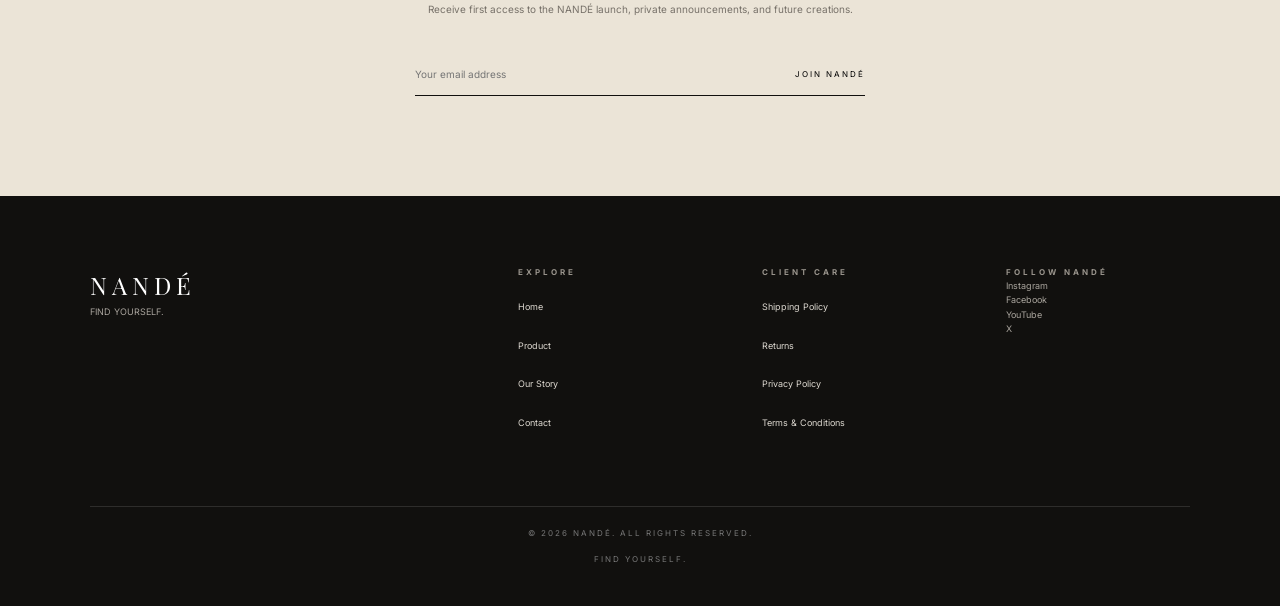
==== commit f8160ab0: "Update about.html" ====
--- a/about.html
+++ b/about.html
@@ -4,466 +4,1861 @@
 <head>
 
 <meta charset="UTF-8">
-
 <meta name="viewport" content="width=device-width, initial-scale=1.0">
 
-<title>About | Nandé</title>
+<title>Nandé | Our Story</title>
 
 <link rel="stylesheet" href="style.css">
 
-<link href="https://fonts.googleapis.com/css2?family=Inter:wght@300;400;500;600;700&family=Playfair+Display:wght@600;700&display=swap" rel="stylesheet">
+<link href="https://fonts.googleapis.com/css2?family=Inter:wght@300;400;500;600&family=Playfair+Display:wght@400;500;600&display=swap"
+rel="stylesheet">
+
+
+<style>
+
+/* =====================================================
+   NANDÉ — ABOUT PAGE
+===================================================== */
+
+:root {
+    --cream: #f6f2ea;
+    --cream-dark: #ebe4d7;
+    --black: #11100e;
+    --gold: #b9955b;
+    --gold-light: #d5bb8a;
+    --muted: #777169;
+    --border: rgba(17,16,14,.14);
+}
+
+
+* {
+    box-sizing: border-box;
+}
+
+
+body {
+    margin: 0;
+    background: var(--cream);
+    color: var(--black);
+    font-family: "Inter", sans-serif;
+}
+
+
+a {
+    color: inherit;
+    text-decoration: none;
+}
+
+
+button,
+input {
+    font-family: inherit;
+}
+
+
+
+/* =====================================================
+   NAVBAR
+===================================================== */
+
+.navbar {
+
+    height: 88px;
+
+    padding: 0 6vw;
+
+    display: flex;
+
+    align-items: center;
+
+    justify-content: space-between;
+
+    border-bottom: 1px solid var(--border);
+
+    background: rgba(246,242,234,.96);
+
+    position: sticky;
+
+    top: 0;
+
+    z-index: 100;
+
+}
+
+
+.logo a {
+
+    font-family: "Playfair Display", serif;
+
+    font-size: 28px;
+
+    letter-spacing: 5px;
+
+}
+
+
+.nav-links {
+
+    display: flex;
+
+    gap: 34px;
+
+    list-style: none;
+
+    margin: 0;
+
+    padding: 0;
+
+}
+
+
+.nav-links a {
+
+    font-size: 9px;
+
+    letter-spacing: 2px;
+
+    text-transform: uppercase;
+
+}
+
+
+.nav-links a:hover {
+
+    color: var(--gold);
+
+}
+
+
+.nav-buttons {
+
+    display: flex;
+
+    gap: 20px;
+
+    align-items: center;
+
+}
+
+
+.login-btn,
+.cart-btn {
+
+    font-size: 9px;
+
+    letter-spacing: 1.5px;
+
+}
+
+
+
+/* =====================================================
+   HERO
+===================================================== */
+
+.about-hero {
+
+    min-height: 78vh;
+
+    display: flex;
+
+    align-items: center;
+
+    justify-content: center;
+
+    text-align: center;
+
+    padding: 100px 25px;
+
+    position: relative;
+
+}
+
+
+.about-hero-inner {
+
+    max-width: 900px;
+
+}
+
+
+.overline {
+
+    color: var(--gold);
+
+    font-size: 9px;
+
+    letter-spacing: 5px;
+
+    text-transform: uppercase;
+
+}
+
+
+.about-hero h1 {
+
+    font-family: "Playfair Display", serif;
+
+    font-weight: 400;
+
+    font-size: clamp(65px, 10vw, 140px);
+
+    line-height: .9;
+
+    letter-spacing: -4px;
+
+    margin: 30px 0;
+
+}
+
+
+.about-hero h1 span {
+
+    display: block;
+
+    font-style: italic;
+
+}
+
+
+.about-hero p {
+
+    max-width: 550px;
+
+    margin: auto;
+
+    color: var(--muted);
+
+    font-size: 12px;
+
+    line-height: 2;
+
+}
+
+
+.hero-tagline {
+
+    margin-top: 35px;
+
+    color: var(--black);
+
+    font-size: 9px;
+
+    letter-spacing: 5px;
+
+}
+
+
+
+/* =====================================================
+   INTRODUCTION
+===================================================== */
+
+.story-section {
+
+    background: var(--black);
+
+    color: white;
+
+    padding: 130px 8vw;
+
+}
+
+
+.story-container {
+
+    max-width: 1200px;
+
+    margin: auto;
+
+    display: grid;
+
+    grid-template-columns: .7fr 1.3fr;
+
+    gap: 100px;
+
+}
+
+
+.story-label {
+
+    color: var(--gold-light);
+
+    font-size: 9px;
+
+    letter-spacing: 4px;
+
+}
+
+
+.story-text h2 {
+
+    font-family: "Playfair Display", serif;
+
+    font-size: clamp(38px,5vw,65px);
+
+    font-weight: 400;
+
+    line-height: 1.05;
+
+    margin: 0 0 35px;
+
+}
+
+
+.story-text p {
+
+    color: #a7a19a;
+
+    font-size: 12px;
+
+    line-height: 2;
+
+    max-width: 700px;
+
+}
+
+
+
+/* =====================================================
+   MANIFESTO
+===================================================== */
+
+.manifesto {
+
+    padding: 130px 25px;
+
+    text-align: center;
+
+}
+
+
+.manifesto-inner {
+
+    max-width: 1000px;
+
+    margin: auto;
+
+}
+
+
+.manifesto-small {
+
+    color: var(--gold);
+
+    font-size: 9px;
+
+    letter-spacing: 5px;
+
+}
+
+
+.manifesto h2 {
+
+    font-family: "Playfair Display", serif;
+
+    font-weight: 400;
+
+    font-size: clamp(42px,6vw,75px);
+
+    line-height: 1.05;
+
+    margin: 25px 0;
+
+}
+
+
+.manifesto p {
+
+    max-width: 650px;
+
+    margin: auto;
+
+    color: var(--muted);
+
+    font-size: 12px;
+
+    line-height: 2;
+
+}
+
+
+
+/* =====================================================
+   VALUES
+===================================================== */
+
+.values {
+
+    background: var(--cream-dark);
+
+    padding: 110px 7vw;
+
+}
+
+
+.values-header {
+
+    text-align: center;
+
+    margin-bottom: 65px;
+
+}
+
+
+.values-header span {
+
+    color: var(--gold);
+
+    font-size: 9px;
+
+    letter-spacing: 4px;
+
+}
+
+
+.values-header h2 {
+
+    font-family: "Playfair Display", serif;
+
+    font-weight: 400;
+
+    font-size: 48px;
+
+    margin: 18px 0;
+
+}
+
+
+.values-grid {
+
+    max-width: 1200px;
+
+    margin: auto;
+
+    display: grid;
+
+    grid-template-columns: repeat(3,1fr);
+
+    gap: 1px;
+
+    background: var(--border);
+
+}
+
+
+.value-card {
+
+    background: var(--cream-dark);
+
+    padding: 45px 35px;
+
+    min-height: 250px;
+
+}
+
+
+.value-number {
+
+    color: var(--gold);
+
+    font-family: "Playfair Display", serif;
+
+    font-size: 18px;
+
+}
+
+
+.value-card h3 {
+
+    font-family: "Playfair Display", serif;
+
+    font-size: 25px;
+
+    font-weight: 400;
+
+    margin: 25px 0 15px;
+
+}
+
+
+.value-card p {
+
+    color: var(--muted);
+
+    font-size: 10px;
+
+    line-height: 1.9;
+
+}
+
+
+
+/* =====================================================
+   PRODUCT PHILOSOPHY
+===================================================== */
+
+.philosophy {
+
+    padding: 130px 7vw;
+
+}
+
+
+.philosophy-container {
+
+    max-width: 1200px;
+
+    margin: auto;
+
+    display: grid;
+
+    grid-template-columns: 1fr 1fr;
+
+    gap: 100px;
+
+    align-items: center;
+
+}
+
+
+.philosophy-label {
+
+    color: var(--gold);
+
+    font-size: 9px;
+
+    letter-spacing: 4px;
+
+}
+
+
+.philosophy h2 {
+
+    font-family: "Playfair Display", serif;
+
+    font-size: 58px;
+
+    font-weight: 400;
+
+    line-height: 1;
+
+    margin: 20px 0 30px;
+
+}
+
+
+.philosophy p {
+
+    color: var(--muted);
+
+    font-size: 11px;
+
+    line-height: 2;
+
+}
+
+
+.philosophy-list {
+
+    border-top: 1px solid var(--border);
+
+}
+
+
+.philosophy-item {
+
+    padding: 25px 0;
+
+    border-bottom: 1px solid var(--border);
+
+    display: flex;
+
+    gap: 25px;
+
+}
+
+
+.philosophy-item span {
+
+    color: var(--gold);
+
+    font-family: "Playfair Display", serif;
+
+}
+
+
+.philosophy-item div strong {
+
+    display: block;
+
+    font-family: "Playfair Display", serif;
+
+    font-size: 18px;
+
+    font-weight: 400;
+
+    margin-bottom: 8px;
+
+}
+
+
+.philosophy-item div p {
+
+    margin: 0;
+
+}
+
+
+
+/* =====================================================
+   FOUNDER
+===================================================== */
+
+.founder {
+
+    background: var(--black);
+
+    color: white;
+
+    padding: 120px 7vw;
+
+    text-align: center;
+
+}
+
+
+.founder-inner {
+
+    max-width: 800px;
+
+    margin: auto;
+
+}
+
+
+.founder-label {
+
+    color: var(--gold-light);
+
+    font-size: 9px;
+
+    letter-spacing: 4px;
+
+}
+
+
+.founder h2 {
+
+    font-family: "Playfair Display", serif;
+
+    font-weight: 400;
+
+    font-size: 50px;
+
+    margin: 20px 0 30px;
+
+}
+
+
+.founder p {
+
+    color: #aaa49c;
+
+    font-size: 12px;
+
+    line-height: 2;
+
+}
+
+
+.founder-name {
+
+    margin-top: 45px;
+
+    font-family: "Playfair Display", serif;
+
+    font-size: 20px;
+
+}
+
+
+
+/* =====================================================
+   LAUNCH
+===================================================== */
+
+.launch-section {
+
+    padding: 130px 25px;
+
+    text-align: center;
+
+}
+
+
+.launch-label {
+
+    color: var(--gold);
+
+    font-size: 9px;
+
+    letter-spacing: 5px;
+
+}
+
+
+.launch-section h2 {
+
+    font-family: "Playfair Display", serif;
+
+    font-size: clamp(45px,6vw,75px);
+
+    font-weight: 400;
+
+    margin: 25px 0;
+
+}
+
+
+.launch-section p {
+
+    max-width: 550px;
+
+    margin: auto;
+
+    color: var(--muted);
+
+    font-size: 11px;
+
+    line-height: 2;
+
+}
+
+
+.launch-button {
+
+    display: inline-block;
+
+    margin-top: 40px;
+
+    padding: 18px 40px;
+
+    background: var(--black);
+
+    color: white;
+
+    font-size: 9px;
+
+    letter-spacing: 3px;
+
+    text-transform: uppercase;
+
+    transition: .3s;
+
+}
+
+
+.launch-button:hover {
+
+    background: var(--gold);
+
+}
+
+
+
+/* =====================================================
+   NEWSLETTER
+===================================================== */
+
+.newsletter {
+
+    background: var(--cream-dark);
+
+    padding: 100px 25px;
+
+    text-align: center;
+
+}
+
+
+.newsletter h2 {
+
+    font-family: "Playfair Display", serif;
+
+    font-size: 42px;
+
+    font-weight: 400;
+
+}
+
+
+.newsletter p {
+
+    color: var(--muted);
+
+    font-size: 10px;
+
+    line-height: 1.8;
+
+}
+
+
+.newsletter form {
+
+    max-width: 450px;
+
+    margin: 35px auto 0;
+
+    display: flex;
+
+    border-bottom: 1px solid var(--black);
+
+}
+
+
+.newsletter input {
+
+    flex: 1;
+
+    border: none;
+
+    background: transparent;
+
+    padding: 15px 0;
+
+    outline: none;
+
+    font-size: 10px;
+
+}
+
+
+.newsletter button {
+
+    border: none;
+
+    background: none;
+
+    font-size: 8px;
+
+    letter-spacing: 2px;
+
+    text-transform: uppercase;
+
+    cursor: pointer;
+
+}
+
+
+
+/* =====================================================
+   FOOTER
+===================================================== */
+
+footer {
+
+    background: var(--black);
+
+    color: white;
+
+    padding: 70px 7vw 20px;
+
+}
+
+
+.footer-container {
+
+    max-width: 1200px;
+
+    margin: auto;
+
+    display: grid;
+
+    grid-template-columns: 2fr 1fr 1fr 1fr;
+
+    gap: 60px;
+
+}
+
+
+.footer-container h2 {
+
+    font-family: "Playfair Display", serif;
+
+    font-weight: 400;
+
+    letter-spacing: 5px;
+
+}
+
+
+.footer-container h3 {
+
+    color: #99948c;
+
+    font-size: 8px;
+
+    letter-spacing: 3px;
+
+    text-transform: uppercase;
+
+}
+
+
+.footer-container p {
+
+    color: #aaa59e;
+
+    font-size: 9px;
+
+}
+
+
+.footer-container ul {
+
+    list-style: none;
+
+    padding: 0;
+
+}
+
+
+.footer-container li {
+
+    margin: 13px 0;
+
+}
+
+
+.footer-container a {
+
+    color: #ddd8d0;
+
+    font-size: 9px;
+
+}
+
+
+.footer-container a:hover {
+
+    color: var(--gold-light);
+
+}
+
+
+footer hr {
+
+    max-width: 1200px;
+
+    margin: 60px auto 0;
+
+    border: none;
+
+    border-top: 1px solid rgba(255,255,255,.12);
+
+}
+
+
+
+/* =====================================================
+   MOBILE
+===================================================== */
+
+@media(max-width:850px) {
+
+    .nav-links {
+
+        display: none;
+
+    }
+
+
+    .story-container {
+
+        grid-template-columns: 1fr;
+
+        gap: 40px;
+
+    }
+
+
+    .values-grid {
+
+        grid-template-columns: 1fr;
+
+    }
+
+
+    .philosophy-container {
+
+        grid-template-columns: 1fr;
+
+        gap: 60px;
+
+    }
+
+
+    .footer-container {
+
+        grid-template-columns: 1fr 1fr;
+
+    }
+
+}
+
+
+@media(max-width:550px) {
+
+    .navbar {
+
+        padding: 0 20px;
+
+    }
+
+
+    .nav-buttons {
+
+        gap: 10px;
+
+    }
+
+
+    .about-hero h1 {
+
+        letter-spacing: -2px;
+
+    }
+
+
+    .footer-container {
+
+        grid-template-columns: 1fr;
+
+    }
+
+}
+
+</style>
 
 </head>
 
+
+
 <body>
 
-<!-- ================= NAVBAR ================= -->
+
+
+<!-- =====================================================
+     NAVBAR
+===================================================== -->
 
 <header>
 
 <nav class="navbar">
 
-<div class="logo">
-
-<a href="index.html">Nandé</a>
+
+    <div class="logo">
+
+        <a href="index.html">
+            NANDÉ
+        </a>
+
+    </div>
+
+
+    <ul class="nav-links">
+
+        <li>
+            <a href="index.html">
+                Home
+            </a>
+        </li>
+
+        <li>
+            <a href="shop.html">
+                Éclat
+            </a>
+        </li>
+
+        <li>
+            <a href="about.html">
+                Our Story
+            </a>
+        </li>
+
+        <li>
+            <a href="contact.html">
+                Contact
+            </a>
+        </li>
+
+        <li>
+            <a href="track.html">
+                Track Order
+            </a>
+        </li>
+
+    </ul>
+
+
+    <div class="nav-buttons">
+
+        <a href="login.html"
+           class="login-btn">
+            Login
+        </a>
+
+        <a href="cart.html"
+           class="cart-btn">
+            🛒 Cart
+        </a>
+
+    </div>
+
+
+</nav>
+
+</header>
+
+
+
+<!-- =====================================================
+     HERO
+===================================================== -->
+
+<section class="about-hero">
+
+<div class="about-hero-inner">
+
+
+    <div class="overline">
+        THE HOUSE OF NANDÉ
+    </div>
+
+
+    <h1>
+
+        Beauty.
+
+        <span>
+            Reimagined.
+        </span>
+
+    </h1>
+
+
+    <p>
+
+        NANDÉ is a modern luxury beauty house
+        created around one simple belief —
+        true beauty begins when you find yourself.
+
+    </p>
+
+
+    <div class="hero-tagline">
+
+        FIND YOURSELF.
+
+    </div>
+
 
 </div>
 
-<ul class="nav-links">
-
-<li><a href="index.html">Home</a></li>
-
-<li><a href="shop.html">Shop</a></li>
-
-<li><a href="about.html" class="active">About</a></li>
-
-<li><a href="contact.html">Contact</a></li>
-
-<li><a href="track.html">Track Order</a></li>
-
-</ul>
-
-<div class="nav-buttons">
-
-<a href="login.html" class="login-btn">Login</a>
-
-<a href="cart.html" class="cart-btn">🛒 Cart</a>
+</section>
+
+
+
+<!-- =====================================================
+     OUR STORY
+===================================================== -->
+
+<section class="story-section">
+
+<div class="story-container">
+
+
+    <div>
+
+        <div class="story-label">
+            OUR BEGINNING
+        </div>
+
+    </div>
+
+
+    <div class="story-text">
+
+        <h2>
+            One product.<br>
+            One identity.
+        </h2>
+
+
+        <p>
+
+            NANDÉ began with a simple idea:
+            create something that feels different
+            from everything else.
+
+        </p>
+
+
+        <p>
+
+            Instead of launching with endless
+            collections, NANDÉ begins with a single
+            hero product — carefully developed,
+            thoughtfully presented, and designed
+            to become the beginning of a new
+            beauty ritual.
+
+        </p>
+
+
+        <p>
+
+            We believe luxury isn't about having
+            more. It's about choosing better.
+
+        </p>
+
+
+    </div>
 
 </div>
 
-</nav>
-
-</header>
-
-<!-- ================= HERO ================= -->
-
-<section class="hero">
-
-<div class="hero-left">
-
-<h1>About Nandé</h1>
-
-<p>
-
-Nandé is a modern premium clothing brand created for people who value confidence, comfort, and timeless fashion. Every collection is designed with quality fabrics and contemporary style.
+</section>
+
+
+
+<!-- =====================================================
+     MANIFESTO
+===================================================== -->
+
+<section class="manifesto">
+
+<div class="manifesto-inner">
+
+
+    <div class="manifesto-small">
+        THE NANDÉ PHILOSOPHY
+    </div>
+
+
+    <h2>
+
+        You don't need to
+        become someone else.
+
+        <br>
+
+        <em>
+            Find yourself.
+        </em>
+
+    </h2>
+
+
+    <p>
+
+        NANDÉ is built around individuality.
+        Our products are created to complement
+        your identity — never hide it.
+
+    </p>
+
+
+</div>
+
+</section>
+
+
+
+<!-- =====================================================
+     VALUES
+===================================================== -->
+
+<section class="values">
+
+
+<div class="values-header">
+
+    <span>
+        WHAT WE BELIEVE
+    </span>
+
+    <h2>
+        The NANDÉ Standard
+    </h2>
+
+</div>
+
+
+
+<div class="values-grid">
+
+
+    <div class="value-card">
+
+        <div class="value-number">
+            01
+        </div>
+
+        <h3>
+            Intentional
+        </h3>
+
+        <p>
+
+            Every detail matters — from the
+            product itself to the experience
+            surrounding it.
+
+        </p>
+
+    </div>
+
+
+
+    <div class="value-card">
+
+        <div class="value-number">
+            02
+        </div>
+
+        <h3>
+            Refined
+        </h3>
+
+        <p>
+
+            We believe premium beauty should
+            feel sophisticated, effortless,
+            and timeless.
+
+        </p>
+
+    </div>
+
+
+
+    <div class="value-card">
+
+        <div class="value-number">
+            03
+        </div>
+
+        <h3>
+            Individual
+        </h3>
+
+        <p>
+
+            NANDÉ isn't about fitting into
+            a standard. It's about discovering
+            your own.
+
+        </p>
+
+    </div>
+
+
+
+    <div class="value-card">
+
+        <div class="value-number">
+            04
+        </div>
+
+        <h3>
+            Quality First
+        </h3>
+
+        <p>
+
+            We place careful attention on
+            product quality, presentation,
+            and the details our customers
+            experience.
+
+        </p>
+
+    </div>
+
+
+
+    <div class="value-card">
+
+        <div class="value-number">
+            05
+        </div>
+
+        <h3>
+            Modern
+        </h3>
+
+        <p>
+
+            NANDÉ combines timeless luxury
+            with a modern approach to beauty
+            and commerce.
+
+        </p>
+
+    </div>
+
+
+
+    <div class="value-card">
+
+        <div class="value-number">
+            06
+        </div>
+
+        <h3>
+            Personal
+        </h3>
+
+        <p>
+
+            From discovery to delivery,
+            every interaction should feel
+            considered and personal.
+
+        </p>
+
+    </div>
+
+
+</div>
+
+</section>
+
+
+
+<!-- =====================================================
+     PRODUCT PHILOSOPHY
+===================================================== -->
+
+<section class="philosophy">
+
+<div class="philosophy-container">
+
+
+    <div>
+
+        <div class="philosophy-label">
+            OUR APPROACH
+        </div>
+
+
+        <h2>
+            Less.<br>
+            But better.
+        </h2>
+
+
+        <p>
+
+            NANDÉ is intentionally starting
+            with one signature product.
+
+        </p>
+
+
+        <p>
+
+            Rather than overwhelming you with
+            dozens of choices, we want to make
+            one product exceptionally memorable.
+
+        </p>
+
+
+    </div>
+
+
+
+    <div class="philosophy-list">
+
+
+        <div class="philosophy-item">
+
+            <span>
+                01
+            </span>
+
+            <div>
+
+                <strong>
+                    The Hero Product
+                </strong>
+
+                <p>
+                    One signature creation
+                    introduces the world to NANDÉ.
+                </p>
+
+            </div>
+
+        </div>
+
+
+
+        <div class="philosophy-item">
+
+            <span>
+                02
+            </span>
+
+            <div>
+
+                <strong>
+                    Thoughtful Design
+                </strong>
+
+                <p>
+                    From the bottle to the box,
+                    presentation is part of the experience.
+                </p>
+
+            </div>
+
+        </div>
+
+
+
+        <div class="philosophy-item">
+
+            <span>
+                03
+            </span>
+
+            <div>
+
+                <strong>
+                    A New Ritual
+                </strong>
+
+                <p>
+                    We want NANDÉ to become
+                    something you look forward to using.
+                </p>
+
+            </div>
+
+        </div>
+
+
+    </div>
+
+</div>
+
+</section>
+
+
+
+<!-- =====================================================
+     FOUNDER
+===================================================== -->
+
+<section class="founder">
+
+<div class="founder-inner">
+
+
+    <div class="founder-label">
+        THE VISION
+    </div>
+
+
+    <h2>
+        Built with ambition.
+    </h2>
+
+
+    <p>
+
+        NANDÉ is being built with a long-term
+        vision: to create a modern Indian luxury
+        beauty house with a distinctive identity.
+
+    </p>
+
+
+    <p>
+
+        The journey begins with one product.
+        What comes next will be shaped by
+        the people who discover NANDÉ,
+        use it, and become part of the story.
+
+    </p>
+
+
+    <div class="founder-name">
+
+        NANDÉ
+
+    </div>
+
+
+</div>
+
+</section>
+
+
+
+<!-- =====================================================
+     GRAND LAUNCH
+===================================================== -->
+
+<section class="launch-section">
+
+
+    <div class="launch-label">
+        THE FIRST CREATION
+    </div>
+
+
+    <h2>
+        Meet NANDÉ.
+    </h2>
+
+
+    <p>
+
+        The first NANDÉ creation is coming.
+        Discover the beginning of the house
+        and experience beauty differently.
+
+    </p>
+
+
+    <a
+        href="shop.html"
+        class="launch-button">
+
+        Discover The Product
+
+    </a>
+
+
+</section>
+
+
+
+<!-- =====================================================
+     NEWSLETTER
+===================================================== -->
+
+<section class="newsletter">
+
+
+    <div class="overline">
+        JOIN THE HOUSE
+    </div>
+
+
+    <h2>
+        Be first.
+    </h2>
+
+
+    <p>
+
+        Receive first access to the NANDÉ launch,
+        private announcements, and future creations.
+
+    </p>
+
+
+    <form>
+
+        <input
+            type="email"
+            placeholder="Your email address"
+            required
+        >
+
+
+        <button type="submit">
+
+            Join NANDÉ
+
+        </button>
+
+    </form>
+
+
+</section>
+
+
+
+<!-- =====================================================
+     FOOTER
+===================================================== -->
+
+<footer>
+
+
+<div class="footer-container">
+
+
+    <div>
+
+        <h2>
+            NANDÉ
+        </h2>
+
+
+        <p>
+            FIND YOURSELF.
+        </p>
+
+    </div>
+
+
+
+    <div>
+
+        <h3>
+            Explore
+        </h3>
+
+
+        <ul>
+
+            <li>
+                <a href="index.html">
+                    Home
+                </a>
+            </li>
+
+
+            <li>
+                <a href="shop.html">
+                    Product
+                </a>
+            </li>
+
+
+            <li>
+                <a href="about.html">
+                    Our Story
+                </a>
+            </li>
+
+
+            <li>
+                <a href="contact.html">
+                    Contact
+                </a>
+            </li>
+
+        </ul>
+
+    </div>
+
+
+
+    <div>
+
+        <h3>
+            Client Care
+        </h3>
+
+
+        <ul>
+
+            <li>
+                <a href="#">
+                    Shipping Policy
+                </a>
+            </li>
+
+
+            <li>
+                <a href="#">
+                    Returns
+                </a>
+            </li>
+
+
+            <li>
+                <a href="#">
+                    Privacy Policy
+                </a>
+            </li>
+
+
+            <li>
+                <a href="#">
+                    Terms & Conditions
+                </a>
+            </li>
+
+        </ul>
+
+    </div>
+
+
+
+    <div>
+
+        <h3>
+            Follow NANDÉ
+        </h3>
+
+
+        <p>
+            Instagram
+        </p>
+
+
+        <p>
+            Facebook
+        </p>
+
+
+        <p>
+            YouTube
+        </p>
+
+
+        <p>
+            X
+        </p>
+
+    </div>
+
+
+</div>
+
+
+<hr>
+
+
+<p style="
+    text-align:center;
+    padding:20px;
+    color:#777;
+    font-size:8px;
+    letter-spacing:2px;
+">
+
+    © 2026 NANDÉ. ALL RIGHTS RESERVED.
+    <br><br>
+    FIND YOURSELF.
 
 </p>
 
-<a href="shop.html" class="btn-primary">
-
-Explore Collection
-
-</a>
-
-</div>
-
-<div class="hero-right">
-
-<img src="https://images.unsplash.com/photo-1496747611176-843222e1e57c?auto=format&fit=crop&w=1200&q=80" alt="Nandé Fashion">
-
-</div>
-
-</section>
-
-<!-- ================= OUR STORY ================= -->
-
-<section>
-
-<h2>Our Story</h2>
-
-<p style="max-width:1000px;margin:30px auto;text-align:center;font-size:18px;line-height:1.9;">
-
-Nandé started with a simple vision — to create premium clothing that combines luxury, comfort, and innovation. We believe fashion should not only look beautiful but also fit perfectly. That's why we're building AI-powered virtual try-on and intelligent size recommendations, allowing every customer to shop with confidence.
-
-</p>
-
-</section>
-
-<!-- ================= MISSION & VISION ================= -->
-
-<section class="why-us">
-
-<h2>Our Mission & Vision</h2>
-
-<div class="features">
-
-<div class="feature-box">
-
-<h3>🎯 Our Mission</h3>
-
-<p>
-
-To deliver premium quality clothing that helps every customer express their confidence while making online shopping easier through technology.
-
-</p>
-
-</div>
-
-<div class="feature-box">
-
-<h3>🚀 Our Vision</h3>
-
-<p>
-
-To become one of India's leading AI-powered fashion brands by combining luxury fashion with smart shopping experiences.
-
-</p>
-
-</div>
-
-<div class="feature-box">
-
-<h3>💎 Premium Quality</h3>
-
-<p>
-
-We carefully select fabrics, finishes, and stitching to ensure every product feels luxurious and lasts longer.
-
-</p>
-
-</div>
-
-<div class="feature-box">
-
-<h3>🤖 Innovation</h3>
-
-<p>
-
-Our future-ready AI Virtual Try-On and intelligent size recommendation system are designed to make online shopping simple and accurate.
-
-</p>
-
-</div>
-
-</div>
-
-</section>
-
-<!-- ================= BRAND VALUES ================= -->
-
-<section>
-
-<h2>Our Values</h2>
-
-<div class="product-grid">
-
-<div class="product-card">
-
-<h3>Quality First</h3>
-
-<p>
-
-Every piece is crafted using premium materials and strict quality standards.
-
-</p>
-
-</div>
-
-<div class="product-card">
-
-<h3>Customer Satisfaction</h3>
-
-<p>
-
-Your happiness is our highest priority, from shopping to delivery and support.
-
-</p>
-
-</div>
-
-<div class="product-card">
-
-<h3>Sustainability</h3>
-
-<p>
-
-We aim to reduce waste and encourage responsible fashion for a better future.
-
-</p>
-
-</div>
-
-</div>
-
-</section>
-<!-- ================= TEAM ================= -->
-
-<section class="testimonials">
-
-    <h2>Meet Our Team</h2>
-
-    <div class="testimonial-grid">
-
-        <div class="testimonial">
-
-            <img src="https://randomuser.me/api/portraits/men/32.jpg"
-                 style="width:100px;height:100px;border-radius:50%;margin-bottom:20px;">
-
-            <h3>Founder & CEO</h3>
-
-            <p>
-
-                Passionate about building a premium fashion brand that combines style with AI innovation.
-
-            </p>
-
-        </div>
-
-        <div class="testimonial">
-
-            <img src="https://randomuser.me/api/portraits/women/45.jpg"
-                 style="width:100px;height:100px;border-radius:50%;margin-bottom:20px;">
-
-            <h3>Creative Director</h3>
-
-            <p>
-
-                Designing timeless collections inspired by modern streetwear and luxury fashion.
-
-            </p>
-
-        </div>
-
-        <div class="testimonial">
-
-            <img src="https://randomuser.me/api/portraits/men/61.jpg"
-                 style="width:100px;height:100px;border-radius:50%;margin-bottom:20px;">
-
-            <h3>Technology Lead</h3>
-
-            <p>
-
-                Building AI-powered shopping experiences including Virtual Try-On and Smart Size Recommendation.
-
-            </p>
-
-        </div>
-
-    </div>
-
-</section>
-
-<!-- ================= STATS ================= -->
-
-<section class="why-us">
-
-    <h2>Our Journey</h2>
-
-    <div class="features">
-
-        <div class="feature-box">
-
-            <h1 style="font-size:50px;">5000+</h1>
-
-            <p>Happy Customers</p>
-
-        </div>
-
-        <div class="feature-box">
-
-            <h1 style="font-size:50px;">300+</h1>
-
-            <p>Premium Products</p>
-
-        </div>
-
-        <div class="feature-box">
-
-            <h1 style="font-size:50px;">25+</h1>
-
-            <p>Fashion Categories</p>
-
-        </div>
-
-        <div class="feature-box">
-
-            <h1 style="font-size:50px;">4.9★</h1>
-
-            <p>Average Customer Rating</p>
-
-        </div>
-
-    </div>
-
-</section>
-
-<!-- ================= WHY CUSTOMERS LOVE US ================= -->
-
-<section>
-
-    <h2>Why Customers Love Nandé</h2>
-
-    <div class="product-grid">
-
-        <div class="product-card">
-
-            <h3>Luxury Quality</h3>
-
-            <p>
-
-                Every product is crafted with attention to detail and premium materials.
-
-            </p>
-
-        </div>
-
-        <div class="product-card">
-
-            <h3>Smart Shopping</h3>
-
-            <p>
-
-                AI-powered recommendations help customers find their perfect fit.
-
-            </p>
-
-        </div>
-
-        <div class="product-card">
-
-            <h3>Trusted Brand</h3>
-
-            <p>
-
-                Secure payments, fast delivery and dedicated customer support.
-
-            </p>
-
-        </div>
-
-    </div>
-
-</section>
-
-<!-- ================= NEWSLETTER ================= -->
-
-<section class="newsletter">
-
-    <h2>Become a Part of Nandé</h2>
-
-    <p>
-
-        Subscribe to receive exclusive launches, discounts and fashion inspiration.
-
-    </p>
-
-    <form>
-
-        <input type="email" placeholder="Enter your Email">
-
-        <button>
-
-            Subscribe
-
-        </button>
-
-    </form>
-
-</section>
-
-<!-- ================= FOOTER ================= -->
-
-<footer>
-
-    <div class="footer-container">
-
-        <div>
-
-            <h2>Nandé</h2>
-
-            <p>
-
-                Wear Confidence.
-
-            </p>
-
-        </div>
-
-        <div>
-
-            <h3>Quick Links</h3>
-
-            <ul>
-
-                <li><a href="index.html">Home</a></li>
-
-                <li><a href="shop.html">Shop</a></li>
-
-                <li><a href="about.html">About</a></li>
-
-                <li><a href="contact.html">Contact</a></li>
-
-            </ul>
-
-        </div>
-
-        <div>
-
-            <h3>Customer Care</h3>
-
-            <ul>
-
-                <li><a href="#">Shipping Policy</a></li>
-
-                <li><a href="#">Refund Policy</a></li>
-
-                <li><a href="#">Privacy Policy</a></li>
-
-                <li><a href="#">Terms & Conditions</a></li>
-
-            </ul>
-
-        </div>
-
-        <div>
-
-            <h3>Follow Us</h3>
-
-            <p>Instagram</p>
-
-            <p>Facebook</p>
-
-            <p>X (Twitter)</p>
-
-            <p>YouTube</p>
-
-        </div>
-
-    </div>
-
-    <hr>
-
-    <p style="text-align:center;padding:20px;">
-
-        © 2026 Nandé. All Rights Reserved.
-
-    </p>
 
 </footer>
 
-<script src="script.js"></script>
-
-<script src="firebase.js"></script>
+
 
 </body>
 
--- a/style.css
+++ b/style.css
@@ -1,1231 +1,2526 @@
-/* ==========================
-   NANDE - STYLE.CSS
-   Part 1
-========================== */
-
-*{
-    margin:0;
-    padding:0;
-    box-sizing:border-box;
-}
-
-html{
-    scroll-behavior:smooth;
-}
-
-body{
-
-    font-family:'Inter',sans-serif;
-    background:#f8f8f8;
-    color:#222;
-    line-height:1.6;
-
-}
-
-/* ==========================
-NAVBAR
-========================== */
-
-header{
-
-    position:sticky;
-    top:0;
-    z-index:1000;
-    background:#fff;
-    box-shadow:0 3px 10px rgba(0,0,0,.08);
-
-}
-
-.navbar{
-
-    max-width:1300px;
-    margin:auto;
-
-    display:flex;
-
-    justify-content:space-between;
-
-    align-items:center;
-
-    padding:18px 40px;
-
-}
-
-.logo a{
-
-    text-decoration:none;
-
-    font-size:34px;
-
-    font-family:'Playfair Display',serif;
-
-    color:#111;
-
-    font-weight:bold;
-
-}
-
-.nav-links{
-
-    display:flex;
-
-    list-style:none;
-
-    gap:35px;
-
-}
-
-.nav-links a{
-
-    text-decoration:none;
-
-    color:#333;
-
-    font-weight:500;
-
-    transition:.3s;
-
-}
-
-.nav-links a:hover{
-
-    color:#b8860b;
-
-}
-
-.nav-buttons{
-
-    display:flex;
-
-    gap:15px;
-
-}
-
-.login-btn{
-
-    padding:10px 22px;
-
-    text-decoration:none;
-
-    border:2px solid #000;
-
-    color:#000;
-
-    border-radius:30px;
-
-    transition:.3s;
-
-}
-
-.login-btn:hover{
-
-    background:#000;
-
-    color:#fff;
-
-}
-
-.cart-btn{
-
-    background:#111;
-
-    color:white;
-
-    padding:10px 20px;
-
-    border-radius:30px;
-
-    text-decoration:none;
-
-}
-
-.cart-btn:hover{
-
-    background:#444;
-
-}
-
-/* ==========================
-HERO
-========================== */
-
-.hero{
-
-    max-width:1300px;
-
-    margin:auto;
-
-    display:grid;
-
-    grid-template-columns:1fr 1fr;
-
-    gap:70px;
-
-    align-items:center;
-
-    padding:70px 40px;
-
-}
-
-.hero-left h1{
-
-    font-size:65px;
-
-    font-family:'Playfair Display',serif;
-
-    margin-bottom:20px;
-
-}
-
-.hero-left p{
-
-    font-size:20px;
-
-    color:#555;
-
-    margin-bottom:30px;
-
-}
-
-.hero-right img{
-
-    width:100%;
-
-    border-radius:20px;
-
-    object-fit:cover;
-
-    box-shadow:0 15px 35px rgba(0,0,0,.2);
-
-}
-
-/* ==========================
-BUTTONS
-========================== */
-
-.btn-primary{
-
-    display:inline-block;
-
-    background:#111;
-
-    color:white;
-
-    padding:14px 32px;
-
-    border-radius:40px;
-
-    text-decoration:none;
-
-    transition:.3s;
-
-    margin-right:15px;
-
-}
-
-.btn-primary:hover{
-
-    background:#b8860b;
-
-}
-
-.btn-secondary{
-
-    display:inline-block;
-
-    padding:14px 32px;
-
-    border:2px solid black;
-
-    border-radius:40px;
-
-    text-decoration:none;
-
-    color:black;
-
-}
-
-.btn-secondary:hover{
-
-    background:black;
-
-    color:white;
-
-}
-
-/* ==========================
-SECTION
-========================== */
-
-section{
-
-    padding:70px 40px;
-
-}
-
-section h2{
-
-    text-align:center;
-
-    font-size:42px;
-
-    margin-bottom:15px;
-
-    font-family:'Playfair Display',serif;
-
-}
-
-section>p{
-
-    text-align:center;
-
-    color:#666;
-
-    margin-bottom:40px;
-
-}
-
-/* ==========================
-PRODUCTS
-========================== */
-
-.product-grid{
-
-    max-width:1300px;
-
-    margin:auto;
-
-    display:grid;
-
-    grid-template-columns:repeat(auto-fit,minmax(260px,1fr));
-
-    gap:30px;
-
-}
-
-.product-card{
-
-    background:white;
-
-    border-radius:20px;
-
-    overflow:hidden;
-
-    transition:.3s;
-
-    box-shadow:0 5px 15px rgba(0,0,0,.08);
-
-}
-
-.product-card:hover{
-
-    transform:translateY(-10px);
-
-    box-shadow:0 20px 40px rgba(0,0,0,.15);
-
-}
-
-.product-card img{
-
-    width:100%;
-
-    height:330px;
-
-    object-fit:cover;
-
-}
-
-.product-card h3{
-
-    margin:20px;
-
-    font-size:22px;
-
-}
-
-.product-card p{
-
-    margin:0 20px 20px;
-
-    color:#b8860b;
-
-    font-weight:bold;
-
-    font-size:20px;
-
-}
-
-.product-card button{
-
-    width:calc(100% - 40px);
-
-    margin:0 20px 20px;
-
-    padding:15px;
-
-    border:none;
-
-    background:#111;
-
-    color:white;
-
-    cursor:pointer;
-
-    border-radius:8px;
-
-    transition:.3s;
-
-}
-
-.product-card button:hover{
-
-    background:#b8860b;
-
-}
-
-/* ==========================
-AI SECTION
-========================== */
-
-.ai-section{
-
-    max-width:1300px;
-
-    margin:auto;
-
-    display:grid;
-
-    grid-template-columns:1fr 1fr;
-
-    gap:60px;
-
-    align-items:center;
-
-}
-
-.ai-text h2{
-
-    text-align:left;
-
-}
-
-.ai-text p{
-
-    margin:20px 0;
-
-    color:#555;
-
-    font-size:18px;
-
-}
-
-.ai-image img{
-
-    width:100%;
-
-    border-radius:20px;
-
-    box-shadow:0 10px 30px rgba(0,0,0,.15);
-
-}
-/* ==========================
-CATEGORIES
-========================== */
-
-.categories{
-    background:#ffffff;
-}
-
-.category-grid{
-
-    max-width:1300px;
-
-    margin:auto;
-
-    display:grid;
-
-    grid-template-columns:repeat(auto-fit,minmax(250px,1fr));
-
-    gap:30px;
-
-}
-
-.category-card{
-
-    background:white;
-
-    border-radius:20px;
-
-    overflow:hidden;
-
-    transition:.4s;
-
-    cursor:pointer;
-
-    box-shadow:0 5px 20px rgba(0,0,0,.08);
-
-}
-
-.category-card:hover{
-
-    transform:translateY(-10px);
-
-    box-shadow:0 15px 35px rgba(0,0,0,.18);
-
-}
-
-.category-card img{
-
-    width:100%;
-
-    height:300px;
-
-    object-fit:cover;
-
-}
-
-.category-card h3{
-
-    text-align:center;
-
-    padding:20px;
-
-    font-size:24px;
-
-    font-weight:600;
-
-}
-
-/* ==========================
-WHY CHOOSE US
-========================== */
-
-.why-us{
-
-    background:#111;
-
-    color:white;
-
-}
-
-.why-us h2{
-
-    color:white;
-
-}
-
-.features{
-
-    max-width:1300px;
-
-    margin:auto;
-
-    display:grid;
-
-    grid-template-columns:repeat(auto-fit,minmax(250px,1fr));
-
-    gap:30px;
-
-}
-
-.feature-box{
-
-    background:#1d1d1d;
-
-    padding:35px;
-
-    border-radius:20px;
-
-    text-align:center;
-
-    transition:.3s;
-
-}
-
-.feature-box:hover{
-
-    transform:translateY(-8px);
-
-    background:#2b2b2b;
-
-}
-
-.feature-box h3{
-
-    margin-bottom:15px;
-
-    color:#d4af37;
-
-}
-
-.feature-box p{
-
-    color:#ddd;
-
-}
-
-/* ==========================
-TESTIMONIALS
-========================== */
-
-.testimonials{
-
-    background:#f4f4f4;
-
-}
-
-.testimonial-grid{
-
-    max-width:1200px;
-
-    margin:auto;
-
-    display:grid;
-
-    grid-template-columns:repeat(auto-fit,minmax(300px,1fr));
-
-    gap:30px;
-
-}
-
-.testimonial{
-
-    background:white;
-
-    padding:35px;
-
-    border-radius:20px;
-
-    box-shadow:0 8px 20px rgba(0,0,0,.08);
-
-    transition:.3s;
-
-}
-
-.testimonial:hover{
-
-    transform:translateY(-10px);
-
-}
-
-.testimonial p{
-
-    color:#555;
-
-    font-style:italic;
-
-    margin-bottom:20px;
-
-}
-
-.testimonial h4{
-
-    color:#111;
-
-}
-
-/* ==========================
-NEWSLETTER
-========================== */
-
-.newsletter{
-
-    background:#111;
-
-    color:white;
-
-    text-align:center;
-
-}
-
-.newsletter h2{
-
-    color:white;
-
-}
-
-.newsletter p{
-
-    color:#ddd;
-
-    margin-bottom:30px;
-
-}
-
-.newsletter form{
-
-    display:flex;
-
-    justify-content:center;
-
-    flex-wrap:wrap;
-
-    gap:15px;
-
-}
-
-.newsletter input{
-
-    width:350px;
-
-    max-width:90%;
-
-    padding:15px;
-
-    border:none;
-
-    border-radius:50px;
-
-    outline:none;
-
-    font-size:16px;
-
-}
-
-.newsletter button{
-
-    padding:15px 35px;
-
-    background:#d4af37;
-
-    border:none;
-
-    border-radius:50px;
-
-    cursor:pointer;
-
-    font-weight:bold;
-
-    transition:.3s;
-
-}
-
-.newsletter button:hover{
-
-    background:white;
-
-}
-
-/* ==========================
-FOOTER
-========================== */
-
-footer{
-
-    background:#000;
-
-    color:white;
-
-}
-
-.footer-container{
-
-    max-width:1300px;
-
-    margin:auto;
-
-    display:grid;
-
-    grid-template-columns:repeat(auto-fit,minmax(220px,1fr));
-
-    gap:40px;
-
-    padding:60px 40px;
-
-}
-
-.footer-container h2{
-
-    font-family:'Playfair Display',serif;
-
-    margin-bottom:15px;
-
-}
-
-.footer-container h3{
-
-    margin-bottom:20px;
-
-}
-
-.footer-container ul{
-
-    list-style:none;
-
-}
-
-.footer-container li{
-
-    margin-bottom:12px;
-
-}
-
-.footer-container a{
-
-    color:#ddd;
-
-    text-decoration:none;
-
-    transition:.3s;
-
-}
-
-.footer-container a:hover{
-
-    color:#d4af37;
-
-}
-
-footer hr{
-
-    border:0;
-
-    border-top:1px solid #333;
-
-}
-
-footer p{
-
-    color:#bbb;
-
-}
-
-/* ==========================
-SCROLLBAR
-========================== */
-
-::-webkit-scrollbar{
-
-    width:10px;
-
-}
-
-::-webkit-scrollbar-track{
-
-    background:#eee;
-
-}
-
-::-webkit-scrollbar-thumb{
-
-    background:#111;
-
-    border-radius:10px;
-
-}
-
-::-webkit-scrollbar-thumb:hover{
-
-    background:#d4af37;
-
-}
-
-/* ==========================
-ANIMATION
-========================== */
-
-.product-card,
-.category-card,
-.feature-box,
-.testimonial{
-
-    animation:fadeUp .8s ease;
-
-}
-
-@keyframes fadeUp{
-
-    from{
-
-        opacity:0;
-
-        transform:translateY(40px);
-
-    }
-
-    to{
-
-        opacity:1;
-
-        transform:translateY(0);
-
-    }
-
-}
-/* ===================================
-RESPONSIVE DESIGN
-=================================== */
-
-@media (max-width:1100px){
-
-.hero{
-
-grid-template-columns:1fr;
-
-text-align:center;
-
-}
-
-.hero-right{
-
-margin-top:40px;
-
-}
-
-.ai-section{
-
-grid-template-columns:1fr;
-
-text-align:center;
-
-}
-
-.ai-text h2{
-
-text-align:center;
-
-}
-
-.navbar{
-
-padding:20px;
-
-flex-wrap:wrap;
-
-gap:20px;
-
-justify-content:center;
-
-}
-
-.nav-links{
-
-flex-wrap:wrap;
-
-justify-content:center;
-
-}
-
-}
-
-/* ============================= */
-
-@media (max-width:768px){
-
-.navbar{
-
-flex-direction:column;
-
-}
-
-.nav-links{
-
-flex-direction:column;
-
-align-items:center;
-
-gap:18px;
-
-}
-
-.nav-buttons{
-
-margin-top:15px;
-
-}
-
-.hero{
-
-padding:50px 20px;
-
-}
-
-.hero-left h1{
-
-font-size:42px;
-
-}
-
-.hero-left p{
-
-font-size:17px;
-
-}
-
-section{
-
-padding:60px 20px;
-
-}
-
-.product-card img{
-
-height:280px;
-
-}
-
-.category-card img{
-
-height:250px;
-
-}
-
-.footer-container{
-
-grid-template-columns:1fr;
-
-text-align:center;
-
-}
-
-.newsletter form{
-
-flex-direction:column;
-
-align-items:center;
-
-}
-
-.newsletter input{
-
-width:100%;
-
-}
-
-.newsletter button{
-
-width:100%;
-
-}
-
-}
-
-/* ============================= */
-
-@media (max-width:500px){
-
-.logo a{
-
-font-size:28px;
-
-}
-
-.hero-left h1{
-
-font-size:34px;
-
-}
-
-.btn-primary,
-
-.btn-secondary{
-
-display:block;
-
-margin:15px auto;
-
-width:220px;
-
-text-align:center;
-
-}
-
-.product-card{
-
-margin:auto;
-
-max-width:350px;
-
-}
-
-.category-card{
-
-margin:auto;
-
-max-width:350px;
-
-}
-
-}
-
-/* ===================================
-HOVER EFFECTS
-=================================== */
-
-img{
-
-transition:.4s;
-
-}
-
-.product-card:hover img,
-
-.category-card:hover img{
-
-transform:scale(1.05);
-
-}
-
-button{
-
-transition:.3s;
-
-}
-
-button:hover{
-
-transform:translateY(-3px);
-
-}
-
-.btn-primary:hover,
-
-.btn-secondary:hover{
-
-transform:translateY(-3px);
-
-}
-
-/* ===================================
-SELECTION COLOR
-=================================== */
-
-::selection{
-
-background:#d4af37;
-
-color:white;
-
-}
-
-/* ===================================
-UTILITY CLASSES
-=================================== */
-
-.container{
-
-max-width:1300px;
-
-margin:auto;
-
-padding:0 20px;
-
-}
-
-.text-center{
-
-text-align:center;
-
-}
-
-.mt-20{
-
-margin-top:20px;
-
-}
-
-.mt-40{
-
-margin-top:40px;
-
-}
-
-.mb-20{
-
-margin-bottom:20px;
-
-}
-
-.mb-40{
-
-margin-bottom:40px;
-
-}
-
-.shadow{
-
-box-shadow:0 15px 35px rgba(0,0,0,.12);
-
-}
-
-.rounded{
-
-border-radius:20px;
-
-}
-
-/* ===================================
-LOADING ANIMATION
-=================================== */
-
-.fade-in{
-
-animation:fadeIn 1s ease;
-
-}
-
-@keyframes fadeIn{
-
-from{
-
-opacity:0;
-
-}
-
-to{
-
-opacity:1;
-
-}
-
-}
-
-.slide-up{
-
-animation:slideUp .8s ease;
-
-}
-
-@keyframes slideUp{
-
-from{
-
-opacity:0;
-
-transform:translateY(60px);
-
-}
-
-to{
-
-opacity:1;
-
-transform:translateY(0);
-
-}
-
-}
-
-/* ===================================
-SMOOTH IMAGE EFFECT
-=================================== */
-
-.hero-right img,
-
-.ai-image img{
-
-transition:.5s;
-
-}
-
-.hero-right img:hover,
-
-.ai-image img:hover{
-
-transform:scale(1.03);
-
-}
-
-/* ===================================
-END OF FILE
-=================================== */
+/* =========================================================
+   NANDÉ — LUXURY BEAUTY
+   FIND YOURSELF.
+   Main Brand Stylesheet
+========================================================= */
+
+
+/* =========================================================
+   ROOT
+========================================================= */
+
+:root {
+
+    --black: #11100e;
+    --deep-black: #090908;
+
+    --ivory: #f7f3ec;
+    --warm-white: #fbf9f5;
+    --cream: #eee8dc;
+
+    --taupe: #b9aa96;
+    --brown: #806f5c;
+
+    --gold: #b99355;
+    --gold-light: #d4b477;
+
+    --text: #171614;
+    --muted: #746f68;
+    --border: rgba(23, 22, 20, 0.14);
+
+    --serif: 'Playfair Display', Georgia, serif;
+    --sans: 'Inter', Arial, sans-serif;
+
+    --max-width: 1380px;
+
+}
+
+
+/* =========================================================
+   RESET
+========================================================= */
+
+* {
+    margin: 0;
+    padding: 0;
+    box-sizing: border-box;
+}
+
+html {
+    scroll-behavior: smooth;
+}
+
+body {
+
+    font-family: var(--sans);
+
+    background: var(--warm-white);
+
+    color: var(--text);
+
+    line-height: 1.6;
+
+    overflow-x: hidden;
+
+}
+
+body,
+button,
+input {
+    font-family: var(--sans);
+}
+
+a {
+    color: inherit;
+    text-decoration: none;
+}
+
+button {
+    border: none;
+}
+
+img {
+    max-width: 100%;
+    display: block;
+}
+
+::selection {
+    background: var(--gold);
+    color: white;
+}
+
+
+/* =========================================================
+   SCROLLBAR
+========================================================= */
+
+::-webkit-scrollbar {
+    width: 8px;
+}
+
+::-webkit-scrollbar-track {
+    background: var(--ivory);
+}
+
+::-webkit-scrollbar-thumb {
+    background: var(--black);
+}
+
+::-webkit-scrollbar-thumb:hover {
+    background: var(--gold);
+}
+
+
+/* =========================================================
+   ANNOUNCEMENT BAR
+========================================================= */
+
+.announcement-bar {
+
+    min-height: 34px;
+
+    background: var(--black);
+
+    color: #f5f0e8;
+
+    display: flex;
+
+    justify-content: center;
+
+    align-items: center;
+
+    gap: 14px;
+
+    padding: 8px 20px;
+
+    font-size: 9px;
+
+    letter-spacing: 3px;
+
+    font-weight: 500;
+
+}
+
+.announcement-dot {
+    color: var(--gold-light);
+}
+
+
+/* =========================================================
+   HEADER / NAVBAR
+========================================================= */
+
+.site-header {
+
+    position: sticky;
+
+    top: 0;
+
+    z-index: 1000;
+
+    background: rgba(251, 249, 245, 0.94);
+
+    backdrop-filter: blur(18px);
+
+    -webkit-backdrop-filter: blur(18px);
+
+    border-bottom: 1px solid rgba(20, 19, 17, 0.08);
+
+}
+
+.navbar {
+
+    width: min(100%, var(--max-width));
+
+    min-height: 82px;
+
+    margin: auto;
+
+    padding: 0 42px;
+
+    display: flex;
+
+    align-items: center;
+
+    justify-content: space-between;
+
+}
+
+.logo a {
+
+    font-family: var(--serif);
+
+    font-size: 28px;
+
+    letter-spacing: 5px;
+
+    font-weight: 500;
+
+    color: var(--black);
+
+    transition: .3s ease;
+
+}
+
+.logo a:hover {
+    color: var(--gold);
+}
+
+
+.nav-links {
+
+    list-style: none;
+
+    display: flex;
+
+    align-items: center;
+
+    gap: 38px;
+
+}
+
+.nav-links a {
+
+    position: relative;
+
+    font-size: 11px;
+
+    text-transform: uppercase;
+
+    letter-spacing: 2px;
+
+    color: #4e4a45;
+
+    transition: .3s ease;
+
+}
+
+.nav-links a::after {
+
+    content: "";
+
+    position: absolute;
+
+    left: 0;
+
+    bottom: -7px;
+
+    width: 0;
+
+    height: 1px;
+
+    background: var(--gold);
+
+    transition: .3s ease;
+
+}
+
+.nav-links a:hover,
+.nav-links a.active {
+
+    color: var(--black);
+
+}
+
+.nav-links a:hover::after,
+.nav-links a.active::after {
+
+    width: 100%;
+
+}
+
+
+.nav-buttons {
+
+    display: flex;
+
+    align-items: center;
+
+    gap: 20px;
+
+}
+
+.login-btn {
+
+    font-size: 10px;
+
+    text-transform: uppercase;
+
+    letter-spacing: 1.8px;
+
+    color: #3e3a35;
+
+    transition: .3s ease;
+
+}
+
+.login-btn:hover {
+    color: var(--gold);
+}
+
+.cart-btn {
+
+    min-width: 100px;
+
+    padding: 11px 17px;
+
+    border: 1px solid var(--black);
+
+    text-align: center;
+
+    font-size: 10px;
+
+    text-transform: uppercase;
+
+    letter-spacing: 1.5px;
+
+    transition: .35s ease;
+
+}
+
+.cart-btn span {
+
+    margin-left: 5px;
+
+    color: var(--gold);
+
+}
+
+.cart-btn:hover {
+
+    background: var(--black);
+
+    color: white;
+
+}
+
+
+/* =========================================================
+   GENERAL
+========================================================= */
+
+section {
+    position: relative;
+}
+
+.eyebrow {
+
+    font-size: 9px;
+
+    letter-spacing: 4px;
+
+    text-transform: uppercase;
+
+    font-weight: 500;
+
+    color: var(--gold);
+
+}
+
+.gold-line {
+
+    width: 55px;
+
+    height: 1px;
+
+    background: var(--gold);
+
+    margin: 28px 0;
+
+}
+
+
+/* =========================================================
+   BUTTONS
+========================================================= */
+
+.btn-primary {
+
+    display: inline-flex;
+
+    align-items: center;
+
+    justify-content: center;
+
+    min-width: 190px;
+
+    padding: 15px 28px;
+
+    background: var(--black);
+
+    color: white;
+
+    border: 1px solid var(--black);
+
+    font-size: 10px;
+
+    text-transform: uppercase;
+
+    letter-spacing: 2px;
+
+    transition: .4s ease;
+
+}
+
+.btn-primary:hover {
+
+    background: var(--gold);
+
+    border-color: var(--gold);
+
+    transform: translateY(-2px);
+
+}
+
+.btn-primary.dark {
+    background: var(--black);
+}
+
+.btn-text {
+
+    display: inline-flex;
+
+    align-items: center;
+
+    gap: 12px;
+
+    font-size: 10px;
+
+    text-transform: uppercase;
+
+    letter-spacing: 2px;
+
+    color: var(--black);
+
+    transition: .3s ease;
+
+}
+
+.btn-text span {
+
+    font-size: 17px;
+
+    transition: .3s ease;
+
+}
+
+.btn-text:hover {
+
+    color: var(--gold);
+
+}
+
+.btn-text:hover span {
+    transform: translateY(4px);
+}
+
+.btn-outline {
+
+    display: inline-flex;
+
+    padding: 14px 25px;
+
+    border: 1px solid rgba(255,255,255,.5);
+
+    color: white;
+
+    font-size: 9px;
+
+    text-transform: uppercase;
+
+    letter-spacing: 2px;
+
+    transition: .35s ease;
+
+}
+
+.btn-outline:hover {
+
+    background: white;
+
+    color: var(--black);
+
+}
+
+
+/* =========================================================
+   HERO
+========================================================= */
+
+.hero-luxury {
+
+    min-height: calc(100vh - 116px);
+
+    width: 100%;
+
+    max-width: 1500px;
+
+    margin: auto;
+
+    padding: 70px 7vw 90px;
+
+    display: grid;
+
+    grid-template-columns: 1fr 1fr;
+
+    align-items: center;
+
+    gap: 70px;
+
+    background:
+
+        radial-gradient(
+            circle at 70% 45%,
+            rgba(217, 199, 169, .27),
+            transparent 32%
+        );
+
+}
+
+.hero-content {
+
+    position: relative;
+
+    z-index: 2;
+
+    padding-left: 3vw;
+
+}
+
+.hero-content h1 {
+
+    margin-top: 22px;
+
+    font-family: var(--serif);
+
+    font-weight: 500;
+
+    font-size: clamp(72px, 9vw, 145px);
+
+    line-height: .82;
+
+    letter-spacing: -5px;
+
+    color: var(--black);
+
+}
+
+.hero-content h1 em {
+
+    font-weight: 400;
+
+    color: var(--brown);
+
+}
+
+.hero-description {
+
+    max-width: 440px;
+
+    margin-top: 36px;
+
+    color: var(--muted);
+
+    font-size: 15px;
+
+    line-height: 1.9;
+
+    font-weight: 300;
+
+}
+
+.hero-actions {
+
+    margin-top: 40px;
+
+    display: flex;
+
+    align-items: center;
+
+    gap: 28px;
+
+}
+
+
+/* =========================================================
+   CSS PRODUCT BOTTLE — HERO
+========================================================= */
+
+.hero-product {
+
+    position: relative;
+
+    min-height: 620px;
+
+    display: flex;
+
+    align-items: center;
+
+    justify-content: center;
+
+}
+
+.product-glow {
+
+    position: absolute;
+
+    width: 430px;
+
+    height: 430px;
+
+    border-radius: 50%;
+
+    background:
+
+        radial-gradient(
+            circle,
+            rgba(255,255,255,.95) 0%,
+            rgba(220,207,188,.45) 42%,
+            rgba(220,207,188,0) 72%
+        );
+
+    filter: blur(3px);
+
+}
+
+.product-stage {
+
+    position: relative;
+
+    width: 360px;
+
+    height: 550px;
+
+    display: flex;
+
+    align-items: center;
+
+    justify-content: center;
+
+}
+
+.product-shadow {
+
+    position: absolute;
+
+    bottom: 42px;
+
+    width: 230px;
+
+    height: 28px;
+
+    border-radius: 50%;
+
+    background: rgba(0,0,0,.18);
+
+    filter: blur(18px);
+
+}
+
+
+/* HERO BOTTLE */
+
+.cosmetic-bottle {
+
+    position: relative;
+
+    width: 190px;
+
+    height: 390px;
+
+    z-index: 3;
+
+    animation: productFloat 6s ease-in-out infinite;
+
+}
+
+.bottle-pump {
+
+    position: absolute;
+
+    top: -58px;
+
+    left: 50%;
+
+    transform: translateX(-50%);
+
+    width: 104px;
+
+    height: 75px;
+
+    z-index: 4;
+
+}
+
+.pump-neck {
+
+    position: absolute;
+
+    left: 17px;
+
+    bottom: 0;
+
+    width: 70px;
+
+    height: 42px;
+
+    border-radius: 8px 8px 4px 4px;
+
+    background: linear-gradient(
+        90deg,
+        #a56f32,
+        #e4bc76,
+        #9b632c
+    );
+
+    box-shadow:
+
+        inset 2px 0 rgba(255,255,255,.5),
+
+        inset -3px 0 rgba(0,0,0,.16);
+
+}
+
+.pump-top {
+
+    position: absolute;
+
+    top: 0;
+
+    left: 0;
+
+    width: 104px;
+
+    height: 40px;
+
+    border-radius: 10px 10px 4px 4px;
+
+    background: linear-gradient(
+        180deg,
+        #fff,
+        #e8e4dd
+    );
+
+    box-shadow: 0 5px 15px rgba(0,0,0,.1);
+
+}
+
+.bottle-body {
+
+    position: absolute;
+
+    bottom: 0;
+
+    left: 0;
+
+    width: 190px;
+
+    height: 365px;
+
+    border: 1px solid rgba(255,255,255,.85);
+
+    border-radius: 8px 8px 16px 16px;
+
+    background:
+
+        linear-gradient(
+            90deg,
+            rgba(255,255,255,.55),
+            rgba(255,255,255,.15) 18%,
+            rgba(255,255,255,.7) 52%,
+            rgba(255,255,255,.1) 85%,
+            rgba(255,255,255,.5)
+        ),
+
+        rgba(245,241,232,.7);
+
+    box-shadow:
+
+        inset 5px 0 10px rgba(255,255,255,.5),
+
+        inset -5px 0 10px rgba(0,0,0,.04),
+
+        0 30px 50px rgba(0,0,0,.16);
+
+    backdrop-filter: blur(5px);
+
+}
+
+.bottle-content {
+
+    position: absolute;
+
+    inset: 0;
+
+    display: flex;
+
+    flex-direction: column;
+
+    align-items: center;
+
+    justify-content: center;
+
+    text-align: center;
+
+    padding-top: 35px;
+
+}
+
+.bottle-brand {
+
+    font-family: var(--serif);
+
+    font-size: 24px;
+
+    letter-spacing: 4px;
+
+}
+
+.bottle-line {
+
+    width: 35px;
+
+    height: 1px;
+
+    background: var(--gold);
+
+    margin: 18px 0;
+
+}
+
+.bottle-product {
+
+    font-family: var(--serif);
+
+    font-size: 30px;
+
+    letter-spacing: 5px;
+
+    color: var(--gold);
+
+}
+
+.bottle-type {
+
+    margin-top: 8px;
+
+    font-size: 7px;
+
+    letter-spacing: 2px;
+
+    line-height: 1.8;
+
+}
+
+.bottle-tagline {
+
+    margin-top: 48px;
+
+    font-size: 6px;
+
+    letter-spacing: 2px;
+
+}
+
+.bottle-size {
+
+    position: absolute;
+
+    bottom: 22px;
+
+    font-size: 7px;
+
+    letter-spacing: 2px;
+
+}
+
+
+/* =========================================================
+   PRODUCT FLOAT
+========================================================= */
+
+@keyframes productFloat {
+
+    0%,
+    100% {
+        transform: translateY(0);
+    }
+
+    50% {
+        transform: translateY(-14px);
+    }
+
+}
+
+
+/* =========================================================
+   BRAND STATEMENT
+========================================================= */
+
+.brand-statement {
+
+    background: var(--black);
+
+    color: white;
+
+    padding: 150px 30px;
+
+    text-align: center;
+
+}
+
+.statement-inner {
+
+    max-width: 760px;
+
+    margin: auto;
+
+}
+
+.statement-inner .small-label {
+
+    color: var(--gold-light);
+
+    font-size: 9px;
+
+    letter-spacing: 5px;
+
+    margin-bottom: 35px;
+
+}
+
+.statement-inner h2 {
+
+    font-family: var(--serif);
+
+    font-size: clamp(42px, 5vw, 72px);
+
+    line-height: 1.08;
+
+    font-weight: 400;
+
+}
+
+.statement-inner h2 em {
+
+    color: var(--gold-light);
+
+    font-weight: 400;
+
+}
+
+.statement-inner > p:last-child {
+
+    max-width: 520px;
+
+    margin: 35px auto 0;
+
+    color: #bcb8b0;
+
+    font-size: 14px;
+
+    line-height: 2;
+
+    font-weight: 300;
+
+}
+
+
+/* =========================================================
+   PRODUCT INTRODUCTION
+========================================================= */
+
+.product-introduction {
+
+    min-height: 750px;
+
+    padding: 130px 9vw;
+
+    display: grid;
+
+    grid-template-columns: .7fr 1fr 1fr;
+
+    align-items: center;
+
+    gap: 70px;
+
+    background: var(--ivory);
+
+}
+
+.section-number {
+
+    align-self: start;
+
+    font-size: 10px;
+
+    letter-spacing: 3px;
+
+    color: var(--gold);
+
+}
+
+.product-intro-content {
+
+    max-width: 480px;
+
+}
+
+.product-intro-content h2 {
+
+    margin-top: 18px;
+
+    font-family: var(--serif);
+
+    font-size: clamp(70px, 7vw, 105px);
+
+    font-weight: 400;
+
+    line-height: .9;
+
+    letter-spacing: -3px;
+
+}
+
+.product-subtitle {
+
+    margin-top: 14px;
+
+    font-size: 10px;
+
+    letter-spacing: 4px;
+
+    text-transform: uppercase;
+
+    color: var(--brown);
+
+}
+
+.product-description {
+
+    max-width: 420px;
+
+    color: var(--muted);
+
+    font-size: 14px;
+
+    line-height: 2;
+
+    margin-bottom: 35px;
+
+}
+
+
+/* =========================================================
+   MINIMAL PRODUCT
+========================================================= */
+
+.product-minimal-display {
+
+    min-height: 500px;
+
+    position: relative;
+
+    display: flex;
+
+    align-items: center;
+
+    justify-content: center;
+
+}
+
+.floating-label {
+
+    position: absolute;
+
+    top: 25px;
+
+    right: 5%;
+
+    font-size: 9px;
+
+    letter-spacing: 3px;
+
+    color: var(--gold);
+
+}
+
+.minimal-bottle {
+
+    position: relative;
+
+    width: 150px;
+
+    height: 350px;
+
+    animation: productFloat 7s ease-in-out infinite;
+
+}
+
+.minimal-pump {
+
+    position: absolute;
+
+    top: -52px;
+
+    left: 50%;
+
+    transform: translateX(-50%);
+
+    width: 82px;
+
+    height: 65px;
+
+}
+
+.minimal-pump::before {
+
+    content: "";
+
+    position: absolute;
+
+    top: 0;
+
+    left: 0;
+
+    width: 82px;
+
+    height: 34px;
+
+    border-radius: 7px;
+
+    background: #f7f5f1;
+
+    box-shadow: 0 4px 10px rgba(0,0,0,.08);
+
+}
+
+.minimal-pump::after {
+
+    content: "";
+
+    position: absolute;
+
+    bottom: 0;
+
+    left: 14px;
+
+    width: 54px;
+
+    height: 40px;
+
+    border-radius: 4px;
+
+    background: linear-gradient(
+        90deg,
+        #99602d,
+        #d9ad64,
+        #93602f
+    );
+
+}
+
+.minimal-body {
+
+    position: absolute;
+
+    bottom: 0;
+
+    width: 150px;
+
+    height: 330px;
+
+    border-radius: 7px 7px 13px 13px;
+
+    border: 1px solid white;
+
+    background:
+
+        linear-gradient(
+            90deg,
+            rgba(255,255,255,.85),
+            rgba(255,255,255,.25),
+            rgba(255,255,255,.85)
+        );
+
+    box-shadow:
+
+        inset 4px 0 8px rgba(255,255,255,.8),
+
+        0 25px 45px rgba(0,0,0,.14);
+
+    display: flex;
+
+    flex-direction: column;
+
+    align-items: center;
+
+    justify-content: center;
+
+    text-align: center;
+
+}
+
+.minimal-logo {
+
+    font-family: var(--serif);
+
+    letter-spacing: 3px;
+
+    font-size: 18px;
+
+}
+
+.minimal-name {
+
+    margin-top: 28px;
+
+    font-family: var(--serif);
+
+    color: var(--gold);
+
+    letter-spacing: 4px;
+
+    font-size: 25px;
+
+}
+
+.minimal-type {
+
+    margin-top: 9px;
+
+    font-size: 6px;
+
+    letter-spacing: 1.5px;
+
+    line-height: 1.8;
+
+}
+
+
+/* =========================================================
+   HOW IT WORKS
+========================================================= */
+
+.how-section {
+
+    padding: 140px 7vw;
+
+    background: var(--warm-white);
+
+}
+
+.how-header {
+
+    text-align: center;
+
+    max-width: 700px;
+
+    margin: auto;
+
+}
+
+.how-header h2 {
+
+    margin-top: 22px;
+
+    font-family: var(--serif);
+
+    font-weight: 400;
+
+    font-size: clamp(44px, 5vw, 70px);
+
+    line-height: 1.05;
+
+}
+
+.how-header h2 em {
+
+    color: var(--brown);
+
+}
+
+.steps {
+
+    max-width: 1250px;
+
+    margin: 100px auto 0;
+
+    display: grid;
+
+    grid-template-columns: repeat(4, 1fr);
+
+    gap: 30px;
+
+}
+
+.step {
+
+    position: relative;
+
+    padding: 30px;
+
+    border-top: 1px solid var(--border);
+
+}
+
+.step-number {
+
+    position: absolute;
+
+    top: 22px;
+
+    right: 0;
+
+    font-size: 9px;
+
+    color: var(--gold);
+
+    letter-spacing: 2px;
+
+}
+
+.step-visual {
+
+    width: 100px;
+
+    height: 100px;
+
+    border-radius: 50%;
+
+    margin: 40px 0 35px;
+
+    position: relative;
+
+}
+
+.cream-dot {
+
+    background:
+        radial-gradient(
+            circle at 35% 30%,
+            #fff,
+            #e9e3d9
+        );
+
+    box-shadow: 0 20px 35px rgba(0,0,0,.1);
+
+}
+
+.skin-dot {
+
+    background:
+        radial-gradient(
+            circle at 35% 30%,
+            #e4b08a,
+            #a96843
+        );
+
+}
+
+.blend-dot {
+
+    background:
+        linear-gradient(
+            135deg,
+            #eee2d4,
+            #c98f6c
+        );
+
+}
+
+.finish-dot {
+
+    background:
+        radial-gradient(
+            circle at 40% 35%,
+            #efc29f,
+            #b9744d
+        );
+
+    box-shadow:
+        0 0 40px rgba(191,126,82,.2);
+
+}
+
+.step h3 {
+
+    font-size: 10px;
+
+    letter-spacing: 2.5px;
+
+    margin-bottom: 13px;
+
+}
+
+.step p {
+
+    color: var(--muted);
+
+    font-size: 12px;
+
+    line-height: 1.8;
+
+}
+
+
+/* =========================================================
+   FEATURES
+========================================================= */
+
+.features-section {
+
+    background: var(--ivory);
+
+    padding: 140px 9vw;
+
+    display: grid;
+
+    grid-template-columns: .8fr 1.2fr;
+
+    gap: 120px;
+
+}
+
+.features-heading h2 {
+
+    margin-top: 22px;
+
+    font-family: var(--serif);
+
+    font-size: clamp(48px, 5vw, 72px);
+
+    line-height: 1;
+
+    font-weight: 400;
+
+}
+
+.features-heading h2 em {
+
+    color: var(--brown);
+
+}
+
+.feature-list {
+
+    border-top: 1px solid var(--border);
+
+}
+
+.luxury-feature {
+
+    display: grid;
+
+    grid-template-columns: 60px 1fr;
+
+    gap: 30px;
+
+    padding: 32px 0;
+
+    border-bottom: 1px solid var(--border);
+
+    transition: .35s ease;
+
+}
+
+.luxury-feature:hover {
+
+    padding-left: 12px;
+
+}
+
+.luxury-feature > span {
+
+    font-size: 9px;
+
+    color: var(--gold);
+
+    letter-spacing: 2px;
+
+}
+
+.luxury-feature h3 {
+
+    font-family: var(--serif);
+
+    font-size: 25px;
+
+    font-weight: 500;
+
+}
+
+.luxury-feature p {
+
+    max-width: 500px;
+
+    margin-top: 8px;
+
+    color: var(--muted);
+
+    font-size: 13px;
+
+    line-height: 1.8;
+
+}
+
+
+/* =========================================================
+   PHILOSOPHY
+========================================================= */
+
+.philosophy {
+
+    min-height: 700px;
+
+    background:
+
+        radial-gradient(
+            circle at 50% 40%,
+            #51483d 0%,
+            #27231f 35%,
+            #11100e 72%
+        );
+
+    color: white;
+
+    display: flex;
+
+    align-items: center;
+
+    justify-content: center;
+
+    text-align: center;
+
+    overflow: hidden;
+
+}
+
+.philosophy::before {
+
+    content: "";
+
+    position: absolute;
+
+    width: 500px;
+
+    height: 500px;
+
+    border: 1px solid rgba(212,180,119,.2);
+
+    border-radius: 50%;
+
+}
+
+.philosophy::after {
+
+    content: "";
+
+    position: absolute;
+
+    width: 700px;
+
+    height: 700px;
+
+    border: 1px solid rgba(212,180,119,.08);
+
+    border-radius: 50%;
+
+}
+
+.philosophy-content {
+
+    position: relative;
+
+    z-index: 2;
+
+}
+
+.philosophy-content h2 {
+
+    margin-top: 25px;
+
+    font-family: var(--serif);
+
+    font-size: clamp(46px, 6vw, 86px);
+
+    font-weight: 400;
+
+    line-height: 1.05;
+
+}
+
+.philosophy-content > p:not(.eyebrow) {
+
+    margin-top: 30px;
+
+    color: #aaa49b;
+
+    font-size: 17px;
+
+}
+
+.philosophy-content > p em {
+
+    color: var(--gold-light);
+
+}
+
+.philosophy-logo {
+
+    margin-top: 70px;
+
+    font-family: var(--serif);
+
+    font-size: 30px;
+
+    letter-spacing: 8px;
+
+}
+
+.philosophy-tagline {
+
+    margin-top: 8px;
+
+    color: var(--gold-light);
+
+    font-size: 8px;
+
+    letter-spacing: 5px;
+
+}
+
+
+/* =========================================================
+   CHAPTER
+========================================================= */
+
+.chapter-section {
+
+    min-height: 500px;
+
+    padding: 120px 10vw;
+
+    background: var(--black);
+
+    color: white;
+
+    display: grid;
+
+    grid-template-columns: 1fr 1fr;
+
+    align-items: center;
+
+    gap: 100px;
+
+}
+
+.chapter-left h2 {
+
+    margin-top: 18px;
+
+    font-family: var(--serif);
+
+    font-size: clamp(70px, 8vw, 120px);
+
+    line-height: .8;
+
+    font-weight: 400;
+
+}
+
+.chapter-title {
+
+    margin-top: 25px;
+
+    color: var(--gold-light);
+
+    letter-spacing: 2px;
+
+    font-size: 11px;
+
+    text-transform: uppercase;
+
+}
+
+.chapter-right {
+
+    max-width: 500px;
+
+}
+
+.chapter-right > p {
+
+    color: #bcb6ac;
+
+    font-size: 14px;
+
+    line-height: 2;
+
+    margin-bottom: 35px;
+
+}
+
+
+/* =========================================================
+   NEWSLETTER
+========================================================= */
+
+.newsletter-luxury {
+
+    padding: 140px 25px;
+
+    text-align: center;
+
+    background: var(--ivory);
+
+}
+
+.newsletter-luxury h2 {
+
+    margin-top: 25px;
+
+    font-family: var(--serif);
+
+    font-size: clamp(48px, 5vw, 76px);
+
+    line-height: 1;
+
+    font-weight: 400;
+
+}
+
+.newsletter-luxury h2 em {
+
+    color: var(--brown);
+
+}
+
+.newsletter-luxury > p:not(.eyebrow) {
+
+    max-width: 450px;
+
+    margin: 30px auto;
+
+    color: var(--muted);
+
+    font-size: 13px;
+
+    line-height: 1.9;
+
+}
+
+.newsletter-form {
+
+    max-width: 500px;
+
+    margin: 40px auto 0;
+
+    display: flex;
+
+    border-bottom: 1px solid var(--black);
+
+}
+
+.newsletter-form input {
+
+    flex: 1;
+
+    padding: 15px 5px;
+
+    background: transparent;
+
+    border: none;
+
+    outline: none;
+
+    font-size: 12px;
+
+    color: var(--black);
+
+}
+
+.newsletter-form input::placeholder {
+
+    color: #888;
+
+}
+
+.newsletter-form button {
+
+    padding: 15px 8px;
+
+    background: transparent;
+
+    color: var(--black);
+
+    font-size: 9px;
+
+    letter-spacing: 2px;
+
+    cursor: pointer;
+
+    transition: .3s ease;
+
+}
+
+.newsletter-form button:hover {
+
+    color: var(--gold);
+
+}
+
+
+/* =========================================================
+   FOOTER
+========================================================= */
+
+.luxury-footer {
+
+    background: var(--black);
+
+    color: white;
+
+    padding: 85px 7vw 0;
+
+}
+
+.footer-main {
+
+    max-width: var(--max-width);
+
+    margin: auto;
+
+    display: grid;
+
+    grid-template-columns: 1.7fr 1fr 1fr 1fr;
+
+    gap: 60px;
+
+    padding-bottom: 75px;
+
+}
+
+.footer-brand h2 {
+
+    font-family: var(--serif);
+
+    font-size: 36px;
+
+    font-weight: 400;
+
+    letter-spacing: 6px;
+
+}
+
+.footer-brand p {
+
+    margin-top: 12px;
+
+    color: var(--gold-light);
+
+    font-size: 8px;
+
+    letter-spacing: 4px;
+
+}
+
+.footer-column {
+
+    display: flex;
+
+    flex-direction: column;
+
+    gap: 13px;
+
+}
+
+.footer-column h3 {
+
+    margin-bottom: 10px;
+
+    font-size: 9px;
+
+    text-transform: uppercase;
+
+    letter-spacing: 2px;
+
+    color: var(--gold-light);
+
+}
+
+.footer-column a {
+
+    color: #aaa59d;
+
+    font-size: 11px;
+
+    transition: .3s ease;
+
+}
+
+.footer-column a:hover {
+
+    color: white;
+
+    transform: translateX(3px);
+
+}
+
+.footer-bottom {
+
+    max-width: var(--max-width);
+
+    margin: auto;
+
+    border-top: 1px solid rgba(255,255,255,.1);
+
+    padding: 22px 0;
+
+    display: flex;
+
+    justify-content: space-between;
+
+    gap: 20px;
+
+}
+
+.footer-bottom p {
+
+    color: #69655f;
+
+    font-size: 8px;
+
+    letter-spacing: 1.5px;
+
+    text-transform: uppercase;
+
+}
+
+
+/* =========================================================
+   ENTRY ANIMATIONS
+========================================================= */
+
+.hero-content {
+
+    animation: heroTextIn 1.1s cubic-bezier(.2,.7,.2,1) both;
+
+}
+
+.hero-product {
+
+    animation: heroProductIn 1.2s cubic-bezier(.2,.7,.2,1) .1s both;
+
+}
+
+@keyframes heroTextIn {
+
+    from {
+
+        opacity: 0;
+
+        transform: translateY(35px);
+
+    }
+
+    to {
+
+        opacity: 1;
+
+        transform: translateY(0);
+
+    }
+
+}
+
+@keyframes heroProductIn {
+
+    from {
+
+        opacity: 0;
+
+        transform: translateY(45px) scale(.96);
+
+    }
+
+    to {
+
+        opacity: 1;
+
+        transform: translateY(0) scale(1);
+
+    }
+
+}
+
+
+/* =========================================================
+   MOBILE NAV / RESPONSIVE
+========================================================= */
+
+@media (max-width: 1050px) {
+
+    .navbar {
+
+        padding: 0 25px;
+
+    }
+
+    .nav-links {
+
+        gap: 22px;
+
+    }
+
+    .hero-luxury {
+
+        padding-left: 5vw;
+
+        padding-right: 5vw;
+
+        gap: 20px;
+
+    }
+
+    .product-introduction {
+
+        grid-template-columns: .3fr 1fr 1fr;
+
+        gap: 35px;
+
+    }
+
+    .features-section {
+
+        gap: 60px;
+
+    }
+
+}
+
+
+/* =========================================================
+   TABLET
+========================================================= */
+
+@media (max-width: 850px) {
+
+    .navbar {
+
+        min-height: 70px;
+
+    }
+
+    .nav-links {
+
+        display: none;
+
+    }
+
+    .hero-luxury {
+
+        min-height: auto;
+
+        grid-template-columns: 1fr;
+
+        text-align: center;
+
+        padding-top: 80px;
+
+    }
+
+    .hero-content {
+
+        padding-left: 0;
+
+    }
+
+    .hero-content h1 {
+
+        font-size: clamp(70px, 15vw, 110px);
+
+    }
+
+    .hero-description {
+
+        margin-left: auto;
+
+        margin-right: auto;
+
+    }
+
+    .hero-actions {
+
+        justify-content: center;
+
+        flex-wrap: wrap;
+
+    }
+
+    .hero-product {
+
+        min-height: 570px;
+
+        margin-top: 20px;
+
+    }
+
+    .product-introduction {
+
+        grid-template-columns: 1fr;
+
+        text-align: center;
+
+        padding: 100px 30px;
+
+    }
+
+    .section-number {
+
+        display: none;
+
+    }
+
+    .product-intro-content {
+
+        margin: auto;
+
+    }
+
+    .gold-line {
+
+        margin-left: auto;
+
+        margin-right: auto;
+
+    }
+
+    .product-description {
+
+        margin-left: auto;
+
+        margin-right: auto;
+
+    }
+
+    .product-minimal-display {
+
+        min-height: 450px;
+
+    }
+
+    .steps {
+
+        grid-template-columns: 1fr 1fr;
+
+        gap: 25px;
+
+    }
+
+    .features-section {
+
+        grid-template-columns: 1fr;
+
+        gap: 70px;
+
+        padding: 100px 30px;
+
+    }
+
+    .features-heading {
+
+        text-align: center;
+
+    }
+
+    .chapter-section {
+
+        grid-template-columns: 1fr;
+
+        gap: 50px;
+
+        text-align: center;
+
+        padding: 100px 30px;
+
+    }
+
+    .chapter-right {
+
+        margin: auto;
+
+    }
+
+    .footer-main {
+
+        grid-template-columns: 1fr 1fr;
+
+    }
+
+}
+
+
+/* =========================================================
+   MOBILE
+========================================================= */
+
+@media (max-width: 600px) {
+
+    .announcement-bar {
+
+        font-size: 7px;
+
+        letter-spacing: 2px;
+
+        gap: 7px;
+
+    }
+
+    .navbar {
+
+        padding: 0 18px;
+
+    }
+
+    .logo a {
+
+        font-size: 23px;
+
+        letter-spacing: 4px;
+
+    }
+
+    .login-btn {
+
+        display: none;
+
+    }
+
+    .cart-btn {
+
+        min-width: auto;
+
+        padding: 9px 13px;
+
+        font-size: 8px;
+
+    }
+
+    .hero-luxury {
+
+        padding: 65px 20px 50px;
+
+    }
+
+    .hero-content h1 {
+
+        font-size: 68px;
+
+        letter-spacing: -3px;
+
+    }
+
+    .hero-description {
+
+        font-size: 13px;
+
+    }
+
+    .hero-actions {
+
+        flex-direction: column;
+
+        gap: 22px;
+
+    }
+
+    .btn-primary {
+
+        width: 190px;
+
+    }
+
+    .hero-product {
+
+        min-height: 500px;
+
+    }
+
+    .product-stage {
+
+        transform: scale(.82);
+
+    }
+
+    .brand-statement {
+
+        padding: 105px 25px;
+
+    }
+
+    .statement-inner h2 {
+
+        font-size: 43px;
+
+    }
+
+    .product-introduction {
+
+        padding: 90px 22px;
+
+    }
+
+    .product-intro-content h2 {
+
+        font-size: 75px;
+
+    }
+
+    .how-section {
+
+        padding: 100px 20px;
+
+    }
+
+    .how-header h2 {
+
+        font-size: 43px;
+
+    }
+
+    .steps {
+
+        grid-template-columns: 1fr;
+
+        margin-top: 65px;
+
+    }
+
+    .step {
+
+        padding: 25px 10px;
+
+    }
+
+    .step-visual {
+
+        width: 85px;
+
+        height: 85px;
+
+    }
+
+    .features-section {
+
+        padding: 90px 22px;
+
+    }
+
+    .features-heading h2 {
+
+        font-size: 46px;
+
+    }
+
+    .luxury-feature {
+
+        grid-template-columns: 35px 1fr;
+
+        gap: 15px;
+
+    }
+
+    .luxury-feature h3 {
+
+        font-size: 21px;
+
+    }
+
+    .philosophy {
+
+        min-height: 620px;
+
+        padding: 50px 20px;
+
+    }
+
+    .philosophy::before {
+
+        width: 330px;
+
+        height: 330px;
+
+    }
+
+    .philosophy::after {
+
+        width: 500px;
+
+        height: 500px;
+
+    }
+
+    .philosophy-content h2 {
+
+        font-size: 43px;
+
+    }
+
+    .chapter-section {
+
+        padding: 90px 25px;
+
+    }
+
+    .chapter-left h2 {
+
+        font-size: 85px;
+
+    }
+
+    .newsletter-luxury {
+
+        padding: 100px 20px;
+
+    }
+
+    .newsletter-luxury h2 {
+
+        font-size: 48px;
+
+    }
+
+    .newsletter-form {
+
+        width: 100%;
+
+    }
+
+    .footer-main {
+
+        grid-template-columns: 1fr;
+
+        gap: 45px;
+
+        text-align: center;
+
+    }
+
+    .footer-column {
+
+        align-items: center;
+
+    }
+
+    .footer-bottom {
+
+        flex-direction: column;
+
+        align-items: center;
+
+        text-align: center;
+
+    }
+
+}
+
+
+/* =========================================================
+   SMALL PHONES
+========================================================= */
+
+@media (max-width: 380px) {
+
+    .hero-content h1 {
+
+        font-size: 58px;
+
+    }
+
+    .product-stage {
+
+        transform: scale(.72);
+
+    }
+
+    .statement-inner h2 {
+
+        font-size: 37px;
+
+    }
+
+    .how-header h2 {
+
+        font-size: 38px;
+
+    }
+
+}
+
+
+/* =========================================================
+   ACCESSIBILITY
+========================================================= */
+
+@media (prefers-reduced-motion: reduce) {
+
+    html {
+        scroll-behavior: auto;
+    }
+
+    *,
+    *::before,
+    *::after {
+
+        animation-duration: .01ms !important;
+
+        animation-iteration-count: 1 !important;
+
+        transition-duration: .01ms !important;
+
+        scroll-behavior: auto !important;
+
+    }
+
+}
